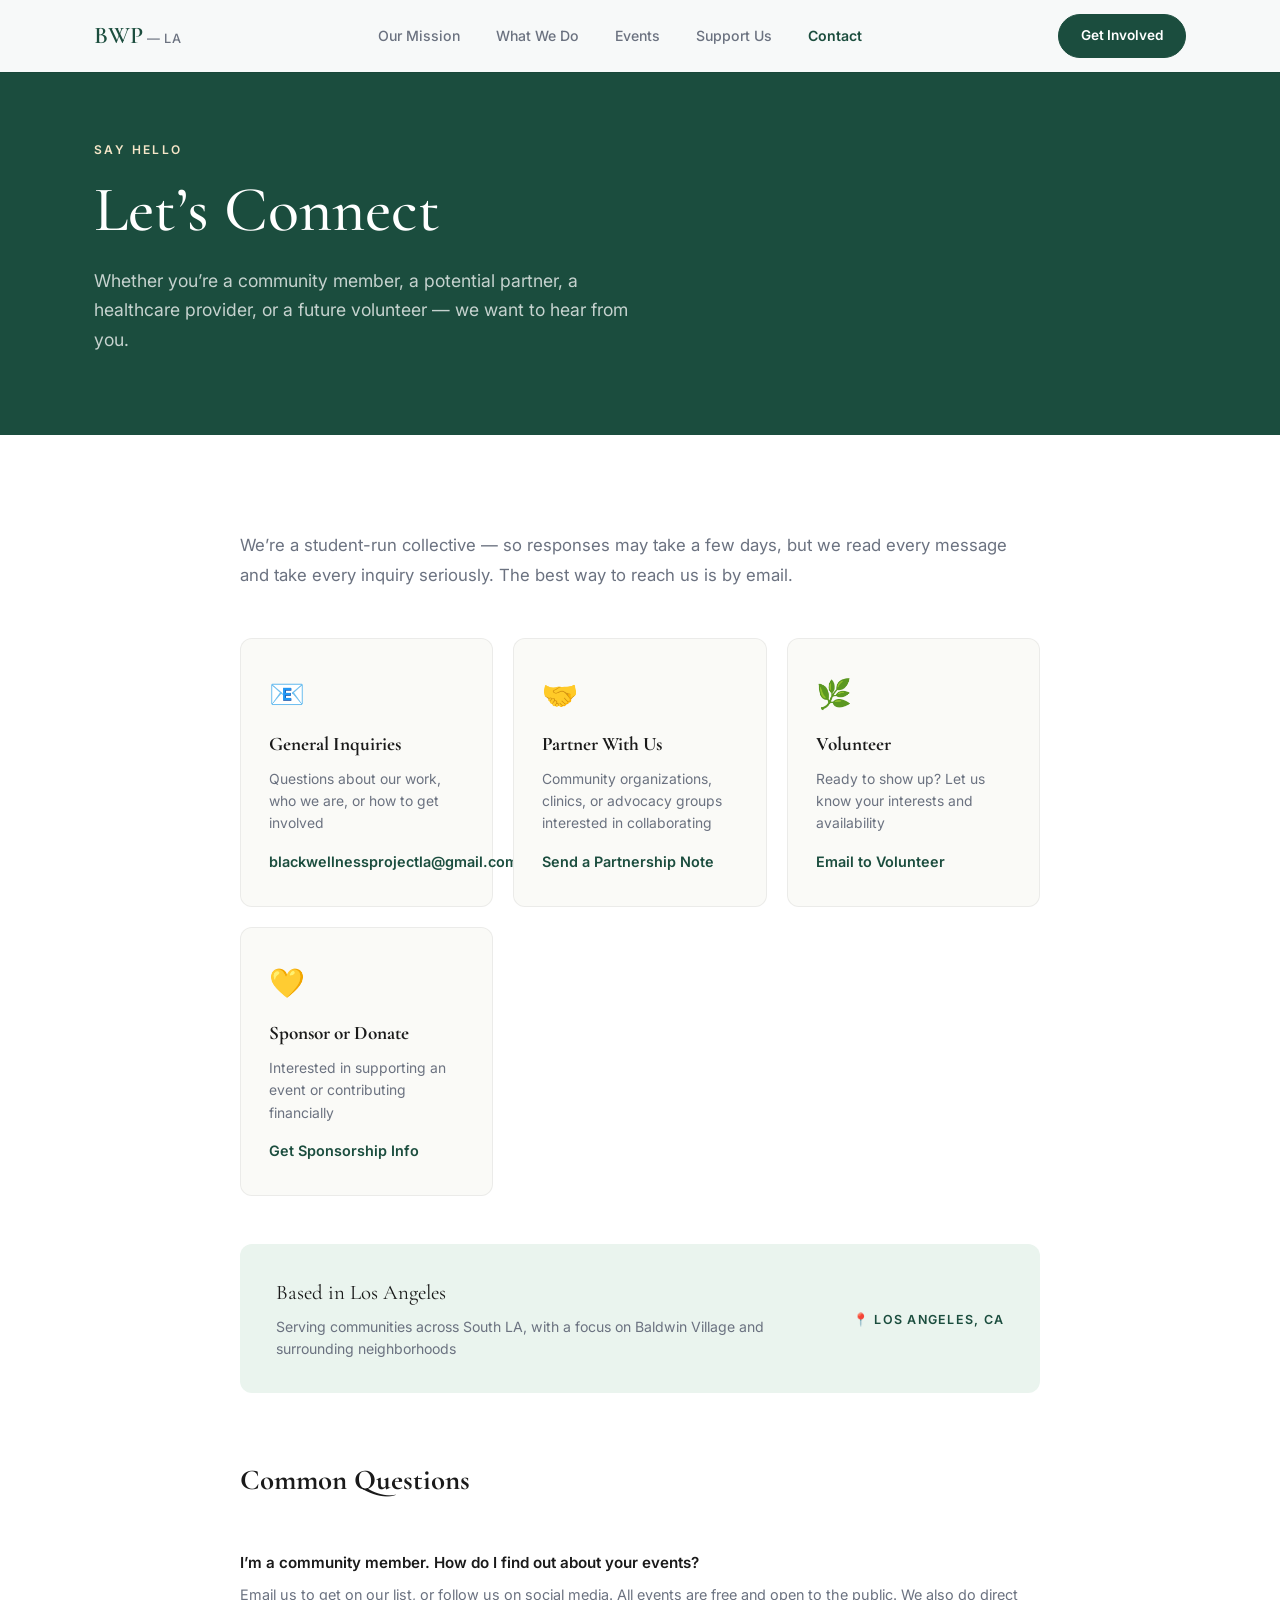
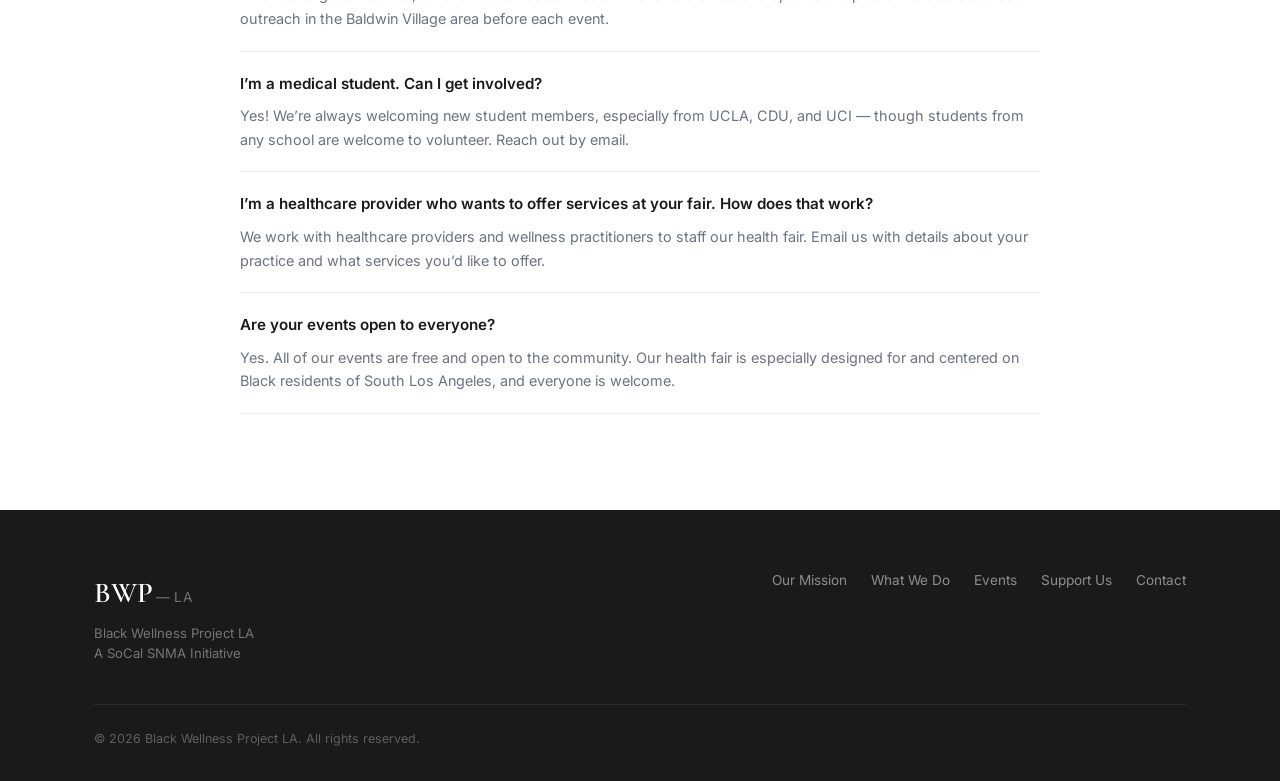
==== contact.html @ 6c58d04d "Add files via upload" ====
<!DOCTYPE html>
<html lang="en">
<head>
  <meta charset="UTF-8" />
  <meta name="viewport" content="width=device-width, initial-scale=1.0" />
  <title>Contact — Black Wellness Project LA</title>
  <meta name="description" content="Get in touch with Black Wellness Project LA." />
  <link rel="preconnect" href="https://fonts.googleapis.com" />
  <link rel="preconnect" href="https://fonts.gstatic.com" crossorigin />
  <link href="https://fonts.googleapis.com/css2?family=Cormorant+Garamond:ital,wght@0,400;0,500;0,600;1,400&family=Inter:wght@300;400;500;600&display=swap" rel="stylesheet" />
  <link rel="stylesheet" href="styles.css" />
  <style>
    .contact-page { max-width: 800px; margin: 0 auto; }
    .contact-ways { display: grid; grid-template-columns: repeat(auto-fit, minmax(220px, 1fr)); gap: 20px; margin: 48px 0; }
    .contact-way { padding: 32px 28px; background: var(--cream); border-radius: var(--radius); border: 1px solid rgba(0,0,0,0.06); }
    .contact-way-icon { font-size: 1.8rem; margin-bottom: 12px; }
    .contact-way h3 { font-family: var(--font-serif); font-size: 1.2rem; color: var(--black); margin-bottom: 8px; }
    .contact-way p { font-size: 0.87rem; color: var(--gray); margin-bottom: 14px; line-height: 1.6; }
    .contact-way a.link { font-size: 0.9rem; font-weight: 600; color: var(--green-dark); }
    .contact-way a.link:hover { text-decoration: underline; }
    .contact-intro { font-size: 1.05rem; color: var(--gray); line-height: 1.75; margin-bottom: 12px; }
    .faq { margin-top: 64px; }
    .faq h2 { font-family: var(--font-serif); font-size: 1.8rem; color: var(--black); margin-bottom: 28px; }
    .faq-item { padding: 20px 0; border-bottom: 1px solid rgba(0,0,0,0.07); }
    .faq-item h4 { font-size: 0.95rem; font-weight: 600; color: var(--black); margin-bottom: 8px; }
    .faq-item p { font-size: 0.9rem; color: var(--gray); line-height: 1.65; }
  </style>
</head>
<body>

  <nav class="nav scrolled" id="nav">
    <div class="nav-container">
      <a href="index.html" class="nav-logo">
        <span class="logo-bwp" style="color:var(--green-dark)">BWP</span><span class="logo-la" style="color:var(--gray)">&thinsp;—&thinsp;LA</span>
      </a>
      <button class="nav-toggle" id="navToggle" aria-label="Toggle menu">
        <span style="background:var(--black)"></span><span style="background:var(--black)"></span><span style="background:var(--black)"></span>
      </button>
      <ul class="nav-links" id="navLinks">
        <li><a href="mission.html">Our Mission</a></li>
        <li><a href="what-we-do.html">What We Do</a></li>
        <li><a href="events.html">Events</a></li>
        <li><a href="support.html">Support Us</a></li>
        <li><a href="contact.html" style="color:var(--green-dark); font-weight:600">Contact</a></li>
      </ul>
      <a href="support.html" class="nav-cta">Get Involved</a>
    </div>
  </nav>

  <section class="page-hero">
    <div class="container">
      <span class="page-hero-label">Say Hello</span>
      <h1 class="page-hero-title">Let&rsquo;s Connect</h1>
      <p class="page-hero-sub">Whether you&rsquo;re a community member, a potential partner, a healthcare provider, or a future volunteer — we want to hear from you.</p>
    </div>
  </section>

  <section class="section">
    <div class="container">
      <div class="contact-page">

        <p class="contact-intro">We&rsquo;re a student-run collective — so responses may take a few days, but we read every message and take every inquiry seriously. The best way to reach us is by email.</p>

        <div class="contact-ways">
          <div class="contact-way">
            <div class="contact-way-icon">📧</div>
            <h3>General Inquiries</h3>
            <p>Questions about our work, who we are, or how to get involved</p>
            <a href="mailto:blackwellnessprojectla@gmail.com" class="link">blackwellnessprojectla@gmail.com</a>
          </div>
          <div class="contact-way">
            <div class="contact-way-icon">🤝</div>
            <h3>Partner With Us</h3>
            <p>Community organizations, clinics, or advocacy groups interested in collaborating</p>
            <a href="mailto:blackwellnessprojectla@gmail.com?subject=Partnership Inquiry" class="link">Send a Partnership Note</a>
          </div>
          <div class="contact-way">
            <div class="contact-way-icon">🌿</div>
            <h3>Volunteer</h3>
            <p>Ready to show up? Let us know your interests and availability</p>
            <a href="mailto:blackwellnessprojectla@gmail.com?subject=Volunteer Interest" class="link">Email to Volunteer</a>
          </div>
          <div class="contact-way">
            <div class="contact-way-icon">💛</div>
            <h3>Sponsor or Donate</h3>
            <p>Interested in supporting an event or contributing financially</p>
            <a href="mailto:blackwellnessprojectla@gmail.com?subject=Sponsorship Inquiry" class="link">Get Sponsorship Info</a>
          </div>
        </div>

        <div style="background: var(--green-light); border-radius: var(--radius); padding: 32px 36px; margin: 40px 0; display: flex; align-items: center; gap: 20px; flex-wrap: wrap;">
          <div style="flex: 1; min-width: 240px;">
            <p style="font-family: var(--font-serif); font-size: 1.3rem; color: var(--black); margin-bottom: 6px;">Based in Los Angeles</p>
            <p style="font-size: 0.88rem; color: var(--gray);">Serving communities across South LA, with a focus on Baldwin Village and surrounding neighborhoods</p>
          </div>
          <div style="flex-shrink: 0;">
            <span style="font-size: 0.78rem; font-weight: 600; letter-spacing: 0.1em; text-transform: uppercase; color: var(--green-dark);">📍 Los Angeles, CA</span>
          </div>
        </div>

        <div class="faq">
          <h2>Common Questions</h2>
          <div class="faq-item">
            <h4>I&rsquo;m a community member. How do I find out about your events?</h4>
            <p>Email us to get on our list, or follow us on social media. All events are free and open to the public. We also do direct outreach in the Baldwin Village area before each event.</p>
          </div>
          <div class="faq-item">
            <h4>I&rsquo;m a medical student. Can I get involved?</h4>
            <p>Yes! We&rsquo;re always welcoming new student members, especially from UCLA, CDU, and UCI — though students from any school are welcome to volunteer. Reach out by email.</p>
          </div>
          <div class="faq-item">
            <h4>I&rsquo;m a healthcare provider who wants to offer services at your fair. How does that work?</h4>
            <p>We work with healthcare providers and wellness practitioners to staff our health fair. Email us with details about your practice and what services you&rsquo;d like to offer.</p>
          </div>
          <div class="faq-item">
            <h4>Are your events open to everyone?</h4>
            <p>Yes. All of our events are free and open to the community. Our health fair is especially designed for and centered on Black residents of South Los Angeles, and everyone is welcome.</p>
          </div>
        </div>

      </div>
    </div>
  </section>

  <footer class="footer">
    <div class="container">
      <div class="footer-inner">
        <div class="footer-brand">
          <div><span style="font-family:'Cormorant Garamond',serif; font-size:1.8rem; font-weight:600; color:#fff">BWP</span><span style="font-family:'Inter',sans-serif; font-size:0.85rem; color:rgba(255,255,255,0.4); letter-spacing:0.08em">&thinsp;—&thinsp;LA</span></div>
          <p class="footer-tagline">Black Wellness Project LA<br>A SoCal SNMA Initiative</p>
        </div>
        <div class="footer-links">
          <a href="mission.html">Our Mission</a>
          <a href="what-we-do.html">What We Do</a>
          <a href="events.html">Events</a>
          <a href="support.html">Support Us</a>
          <a href="contact.html">Contact</a>
        </div>
      </div>
      <div class="footer-bottom"><p>&copy; 2026 Black Wellness Project LA. All rights reserved.</p></div>
    </div>
  </footer>
  <script>
    const toggle = document.getElementById('navToggle');
    const links = document.getElementById('navLinks');
    toggle.addEventListener('click', () => links.classList.toggle('open'));
  </script>
</body>
</html>
---- styles.css ----
/* ============================================
   BLACK WELLNESS PROJECT LA — STYLESHEET
   ============================================ */

/* --- VARIABLES --- */
:root {
  --green-dark: #1B4D3E;
  --green-mid: #2D6A4F;
  --green-light: #EAF4EE;
  --gold: #C9973F;
  --gold-light: #F5E6C8;
  --cream: #FAFAF7;
  --white: #FFFFFF;
  --black: #1A1A1A;
  --gray: #6B7280;
  --gray-light: #F3F4F6;
  --font-serif: 'Cormorant Garamond', Georgia, serif;
  --font-sans: 'Inter', -apple-system, sans-serif;
  --radius: 12px;
  --shadow: 0 4px 24px rgba(27,77,62,0.08);
  --shadow-lg: 0 8px 48px rgba(27,77,62,0.12);
  --transition: 0.25s ease;
}

/* --- RESET & BASE --- */
*, *::before, *::after { box-sizing: border-box; margin: 0; padding: 0; }
html { scroll-behavior: smooth; font-size: 16px; }
body { font-family: var(--font-sans); color: var(--black); background: var(--white); line-height: 1.6; -webkit-font-smoothing: antialiased; }
img { max-width: 100%; height: auto; display: block; }
a { color: inherit; text-decoration: none; }
ul { list-style: none; }

/* --- UTILITY --- */
.container { max-width: 1140px; margin: 0 auto; padding: 0 24px; }
.section { padding: 96px 0; }
.section-label { font-family: var(--font-sans); font-size: 0.75rem; font-weight: 600; letter-spacing: 0.18em; text-transform: uppercase; color: var(--gold); margin-bottom: 12px; display: block; }
.section-label.light { color: var(--gold-light); }
.section-title { font-family: var(--font-serif); font-size: clamp(2rem, 4vw, 3rem); font-weight: 500; line-height: 1.15; color: var(--black); margin-bottom: 20px; }
.section-title.light { color: var(--white); }
.section-sub { font-size: 1.05rem; color: var(--gray); max-width: 580px; line-height: 1.7; }
.section-header { text-align: center; max-width: 700px; margin: 0 auto 64px; }
.section-header .section-sub { margin: 0 auto; }

/* --- BUTTONS --- */
.btn { display: inline-block; padding: 14px 32px; border-radius: 50px; font-family: var(--font-sans); font-size: 0.9rem; font-weight: 600; letter-spacing: 0.04em; cursor: pointer; transition: all var(--transition); white-space: nowrap; border: 2px solid transparent; }
.btn-primary { background: var(--green-dark); color: var(--white); }
.btn-primary:hover { background: var(--green-mid); transform: translateY(-2px); box-shadow: 0 6px 20px rgba(27,77,62,0.25); }
.btn-outline-light { background: transparent; color: var(--white); border-color: rgba(255,255,255,0.6); }
.btn-outline-light:hover { background: rgba(255,255,255,0.12); border-color: var(--white); }
.btn-outline-dark { background: transparent; color: var(--black); border-color: rgba(0,0,0,0.25); }
.btn-outline-dark:hover { border-color: var(--green-dark); color: var(--green-dark); }
.btn-outline-gold { background: transparent; color: var(--gold-light); border-color: var(--gold); }
.btn-outline-gold:hover { background: var(--gold); color: var(--black); }

/* ============================================
   NAVIGATION
   ============================================ */
.nav { position: fixed; top: 0; left: 0; right: 0; z-index: 100; transition: all var(--transition); padding: 20px 0; }
.nav.scrolled { background: rgba(255,255,255,0.97); backdrop-filter: blur(12px); box-shadow: 0 1px 0 rgba(0,0,0,0.08); padding: 14px 0; }
.nav-container { max-width: 1140px; margin: 0 auto; padding: 0 24px; display: flex; align-items: center; justify-content: space-between; gap: 32px; }
.nav-logo { display: flex; align-items: baseline; gap: 2px; }
.logo-bwp { font-family: var(--font-serif); font-size: 1.5rem; font-weight: 600; color: var(--white); letter-spacing: -0.01em; transition: color var(--transition); }
.logo-la { font-family: var(--font-sans); font-size: 0.8rem; font-weight: 500; color: rgba(255,255,255,0.6); letter-spacing: 0.08em; transition: color var(--transition); }
.nav.scrolled .logo-bwp { color: var(--green-dark); }
.nav.scrolled .logo-la { color: var(--gray); }
.nav-links { display: flex; gap: 8px; align-items: center; }
.nav-links a { font-size: 0.88rem; font-weight: 500; color: rgba(255,255,255,0.85); padding: 8px 14px; border-radius: 8px; transition: all var(--transition); }
.nav-links a:hover { color: var(--white); background: rgba(255,255,255,0.1); }
.nav.scrolled .nav-links a { color: var(--gray); }
.nav.scrolled .nav-links a:hover { color: var(--green-dark); background: var(--green-light); }
.nav-cta { font-size: 0.85rem; font-weight: 600; padding: 10px 22px; background: rgba(255,255,255,0.15); color: var(--white); border: 1.5px solid rgba(255,255,255,0.4); border-radius: 50px; transition: all var(--transition); }
.nav-cta:hover { background: var(--white); color: var(--green-dark); }
.nav.scrolled .nav-cta { background: var(--green-dark); color: var(--white); border-color: var(--green-dark); }
.nav.scrolled .nav-cta:hover { background: var(--green-mid); }
.nav-toggle { display: none; flex-direction: column; gap: 5px; cursor: pointer; padding: 4px; background: none; border: none; }
.nav-toggle span { display: block; width: 22px; height: 2px; background: var(--white); border-radius: 2px; transition: all var(--transition); }
.nav.scrolled .nav-toggle span { background: var(--black); }

/* ============================================
   HERO
   ============================================ */
.hero { position: relative; min-height: 100vh; display: flex; align-items: center; overflow: hidden; }
.hero-bg { position: absolute; inset: 0; z-index: 0; }
.hero-img { width: 100%; height: 100%; object-fit: cover; object-position: center 30%; }
.hero-overlay { position: absolute; inset: 0; background: linear-gradient(135deg, rgba(14,40,30,0.82) 0%, rgba(27,77,62,0.65) 60%, rgba(14,40,30,0.5) 100%); }
.hero-content { position: relative; z-index: 1; max-width: 1140px; margin: 0 auto; padding: 120px 24px 80px; }
.hero-eyebrow { font-size: 0.75rem; font-weight: 600; letter-spacing: 0.2em; text-transform: uppercase; color: var(--gold-light); margin-bottom: 20px; }
.hero-heading { font-family: var(--font-serif); font-size: clamp(3.2rem, 7vw, 6rem); font-weight: 500; line-height: 1.05; color: var(--white); margin-bottom: 24px; max-width: 700px; }
.hero-sub { font-size: 1.15rem; color: rgba(255,255,255,0.82); max-width: 520px; line-height: 1.7; margin-bottom: 40px; }
.hero-actions { display: flex; gap: 16px; flex-wrap: wrap; }

/* ============================================
   CREDIBILITY BAR
   ============================================ */
.cred-bar { background: var(--green-dark); }
.cred-bar-inner { max-width: 1140px; margin: 0 auto; padding: 18px 24px; display: flex; align-items: center; justify-content: center; gap: 0; flex-wrap: wrap; }
.cred-item { display: flex; align-items: center; gap: 10px; font-size: 0.82rem; font-weight: 500; letter-spacing: 0.06em; text-transform: uppercase; color: rgba(255,255,255,0.8); padding: 8px 32px; }
.cred-icon { font-size: 1rem; }
.cred-divider { width: 1px; height: 24px; background: rgba(255,255,255,0.2); flex-shrink: 0; }

/* ============================================
   WHAT WE DO
   ============================================ */
.what-we-do { background: var(--cream); }
.cards-grid { display: grid; grid-template-columns: repeat(auto-fit, minmax(240px, 1fr)); gap: 24px; }
.card { background: var(--white); border-radius: var(--radius); padding: 36px 32px; box-shadow: var(--shadow); transition: all var(--transition); border: 1px solid rgba(0,0,0,0.04); }
.card:hover { transform: translateY(-6px); box-shadow: var(--shadow-lg); }
.card-icon { width: 52px; height: 52px; border-radius: 14px; display: flex; align-items: center; justify-content: center; font-size: 1.4rem; margin-bottom: 20px; }
.card-title { font-family: var(--font-serif); font-size: 1.3rem; font-weight: 600; color: var(--black); margin-bottom: 12px; }
.card-text { font-size: 0.92rem; color: var(--gray); line-height: 1.65; }

/* ============================================
   IMPACT
   ============================================ */
.impact { background: var(--green-dark); }
.impact-inner { display: grid; grid-template-columns: 1fr 1fr; gap: 80px; align-items: center; }
.impact-description { font-size: 1rem; color: rgba(255,255,255,0.78); line-height: 1.75; margin-bottom: 32px; }
.impact-stats { display: grid; grid-template-columns: 1fr 1fr; gap: 24px; }
.stat-card { background: rgba(255,255,255,0.07); border: 1px solid rgba(255,255,255,0.12); border-radius: var(--radius); padding: 28px 24px; }
.stat-number { display: block; font-family: var(--font-serif); font-size: 3rem; font-weight: 600; color: var(--white); line-height: 1; margin-bottom: 8px; }
.stat-plus { font-size: 1.8rem; }
.stat-label { font-size: 0.82rem; color: rgba(255,255,255,0.6); line-height: 1.4; }

/* ============================================
   QUOTE / COMMUNITY VOICE
   ============================================ */
.community-voice { background: var(--gold-light); }
.quote-block { max-width: 760px; margin: 0 auto; text-align: center; }
.quote-text { font-family: var(--font-serif); font-size: clamp(1.4rem, 3vw, 2rem); font-weight: 500; line-height: 1.5; color: var(--black); margin-bottom: 20px; }
.quote-attr { font-size: 0.85rem; color: var(--gray); letter-spacing: 0.06em; text-transform: uppercase; }
.quote-mark { font-family: var(--font-serif); font-size: 4rem; color: var(--gold); line-height: 0.8; display: block; margin-bottom: 12px; }

/* ============================================
   EVENTS
   ============================================ */
.events { background: var(--white); }
.events-list { display: flex; flex-direction: column; gap: 20px; margin-bottom: 48px; }
.event-item { display: grid; grid-template-columns: 100px 1fr auto; gap: 28px; align-items: start; padding: 32px 36px; background: var(--cream); border-radius: var(--radius); border: 1px solid rgba(0,0,0,0.06); transition: all var(--transition); }
.event-item:hover { box-shadow: var(--shadow); transform: translateX(4px); }
.featured-event { background: var(--green-light); border-color: rgba(27,77,62,0.15); }
.event-date { display: flex; flex-direction: column; align-items: center; justify-content: center; padding: 12px; background: var(--green-dark); border-radius: 10px; color: var(--white); text-align: center; }
.event-month { font-size: 1rem; font-weight: 700; letter-spacing: 0.1em; text-transform: uppercase; }
.event-year { font-size: 0.75rem; opacity: 0.7; margin-top: 4px; }
.event-name { font-family: var(--font-serif); font-size: 1.4rem; font-weight: 600; color: var(--black); margin-bottom: 6px; }
.event-location { font-size: 0.85rem; color: var(--gray); margin-bottom: 10px; }
.event-desc { font-size: 0.9rem; color: var(--gray); line-height: 1.6; }
.event-tag { background: var(--green-dark); color: var(--white); font-size: 0.72rem; font-weight: 600; letter-spacing: 0.1em; text-transform: uppercase; padding: 6px 14px; border-radius: 50px; height: fit-content; white-space: nowrap; }
.featured-tag { background: var(--gold); color: var(--black); }
.events-cta { text-align: center; }

/* ============================================
   MIND BODY SOUL FRAMEWORK
   ============================================ */
.framework { background: var(--cream); }
.framework-inner { display: grid; grid-template-columns: 1fr 1fr; gap: 80px; align-items: center; }
.framework-text p { font-size: 1rem; color: var(--gray); line-height: 1.75; }
.framework-pillars { display: flex; flex-direction: column; gap: 20px; }
.pillar { display: flex; align-items: flex-start; gap: 20px; padding: 24px; background: var(--white); border-radius: var(--radius); box-shadow: var(--shadow); }
.pillar-icon { font-size: 1.8rem; flex-shrink: 0; margin-top: 2px; }
.pillar h4 { font-family: var(--font-serif); font-size: 1.15rem; font-weight: 600; color: var(--black); margin-bottom: 6px; }
.pillar p { font-size: 0.88rem; color: var(--gray); line-height: 1.6; }

/* ============================================
   GET INVOLVED
   ============================================ */
.get-involved { background: var(--white); }
.involve-grid { display: grid; grid-template-columns: repeat(auto-fit, minmax(220px, 1fr)); gap: 24px; }
.involve-card { padding: 40px 32px; border: 1px solid rgba(0,0,0,0.08); border-radius: var(--radius); transition: all var(--transition); }
.involve-card:hover { border-color: var(--green-dark); box-shadow: var(--shadow); }
.involve-number { font-family: var(--font-serif); font-size: 2.5rem; font-weight: 500; color: var(--gold); margin-bottom: 16px; line-height: 1; }
.involve-card h3 { font-family: var(--font-serif); font-size: 1.3rem; font-weight: 600; margin-bottom: 12px; color: var(--black); }
.involve-card p { font-size: 0.9rem; color: var(--gray); line-height: 1.65; margin-bottom: 20px; }
.involve-link { font-size: 0.85rem; font-weight: 600; color: var(--green-dark); letter-spacing: 0.02em; }
.involve-link:hover { text-decoration: underline; }

/* ============================================
   PARTNERS
   ============================================ */
.partners { background: var(--cream); }
.partners-list { display: flex; flex-wrap: wrap; justify-content: center; gap: 16px; }
.partner-item { padding: 14px 28px; background: var(--white); border: 1px solid rgba(0,0,0,0.08); border-radius: 50px; font-size: 0.88rem; font-weight: 500; color: var(--gray); transition: all var(--transition); }
.partner-item:hover { border-color: var(--green-dark); color: var(--green-dark); background: var(--green-light); }

/* ============================================
   CONTACT
   ============================================ */
.contact { background: var(--white); }
.contact-inner { display: grid; grid-template-columns: 1fr 1fr; gap: 80px; align-items: center; }
.contact-text p { font-size: 1rem; color: var(--gray); line-height: 1.7; margin-bottom: 28px; }
.contact-details { display: flex; flex-direction: column; gap: 14px; }
.contact-item { display: flex; align-items: center; gap: 12px; }
.contact-icon { font-size: 1.1rem; }
.contact-item a { font-size: 0.95rem; color: var(--green-dark); font-weight: 500; }
.contact-item a:hover { text-decoration: underline; }
.contact-item span { font-size: 0.95rem; color: var(--gray); }
.contact-form-area { display: flex; flex-direction: column; align-items: flex-start; gap: 16px; }
.contact-ctas { display: flex; flex-direction: column; gap: 14px; }

/* ============================================
   FOOTER
   ============================================ */
.footer { background: var(--black); padding: 60px 0 32px; }
.footer-inner { display: flex; justify-content: space-between; align-items: flex-start; gap: 40px; flex-wrap: wrap; margin-bottom: 40px; }
.footer-brand .logo-bwp { color: var(--white); font-size: 1.8rem; }
.footer-brand .logo-la { color: rgba(255,255,255,0.4); }
.footer-tagline { font-size: 0.82rem; color: rgba(255,255,255,0.4); margin-top: 8px; line-height: 1.5; }
.footer-links { display: flex; flex-wrap: wrap; gap: 8px 24px; }
.footer-links a { font-size: 0.85rem; color: rgba(255,255,255,0.5); transition: color var(--transition); }
.footer-links a:hover { color: var(--white); }
.footer-bottom { border-top: 1px solid rgba(255,255,255,0.08); padding-top: 24px; }
.footer-bottom p { font-size: 0.78rem; color: rgba(255,255,255,0.3); }

/* ============================================
   SUB-PAGE HERO (for inner pages)
   ============================================ */
.page-hero { background: var(--green-dark); padding: 140px 0 80px; }
.page-hero-label { color: var(--gold-light); font-size: 0.75rem; letter-spacing: 0.2em; text-transform: uppercase; font-weight: 600; display: block; margin-bottom: 16px; }
.page-hero-title { font-family: var(--font-serif); font-size: clamp(2.5rem, 5vw, 4rem); font-weight: 500; color: var(--white); line-height: 1.1; margin-bottom: 20px; }
.page-hero-sub { font-size: 1.1rem; color: rgba(255,255,255,0.75); max-width: 560px; line-height: 1.7; }

/* ============================================
   RESPONSIVE
   ============================================ */
@media (max-width: 900px) {
  .impact-inner, .framework-inner, .contact-inner { grid-template-columns: 1fr; gap: 48px; }
  .impact-stats { grid-template-columns: 1fr 1fr; }
  .nav-links, .nav-cta { display: none; }
  .nav-toggle { display: flex; }
  .nav-links.open { display: flex; flex-direction: column; position: absolute; top: 100%; left: 0; right: 0; background: var(--white); padding: 16px 24px; gap: 4px; box-shadow: var(--shadow-lg); }
  .nav.scrolled .nav-links.open, .nav-links.open { display: flex; }
  .nav-links.open a { color: var(--black); }
  .cred-bar-inner { flex-direction: column; gap: 8px; }
  .cred-divider { display: none; }
}

@media (max-width: 600px) {
  .section { padding: 64px 0; }
  .hero-heading { font-size: 3rem; }
  .hero-actions { flex-direction: column; }
  .hero-actions .btn { text-align: center; }
  .event-item { grid-template-columns: 80px 1fr; }
  .event-tag { display: none; }
  .impact-stats { grid-template-columns: 1fr; }
  .stat-number { font-size: 2.2rem; }
  .cards-grid { grid-template-columns: 1fr; }
}
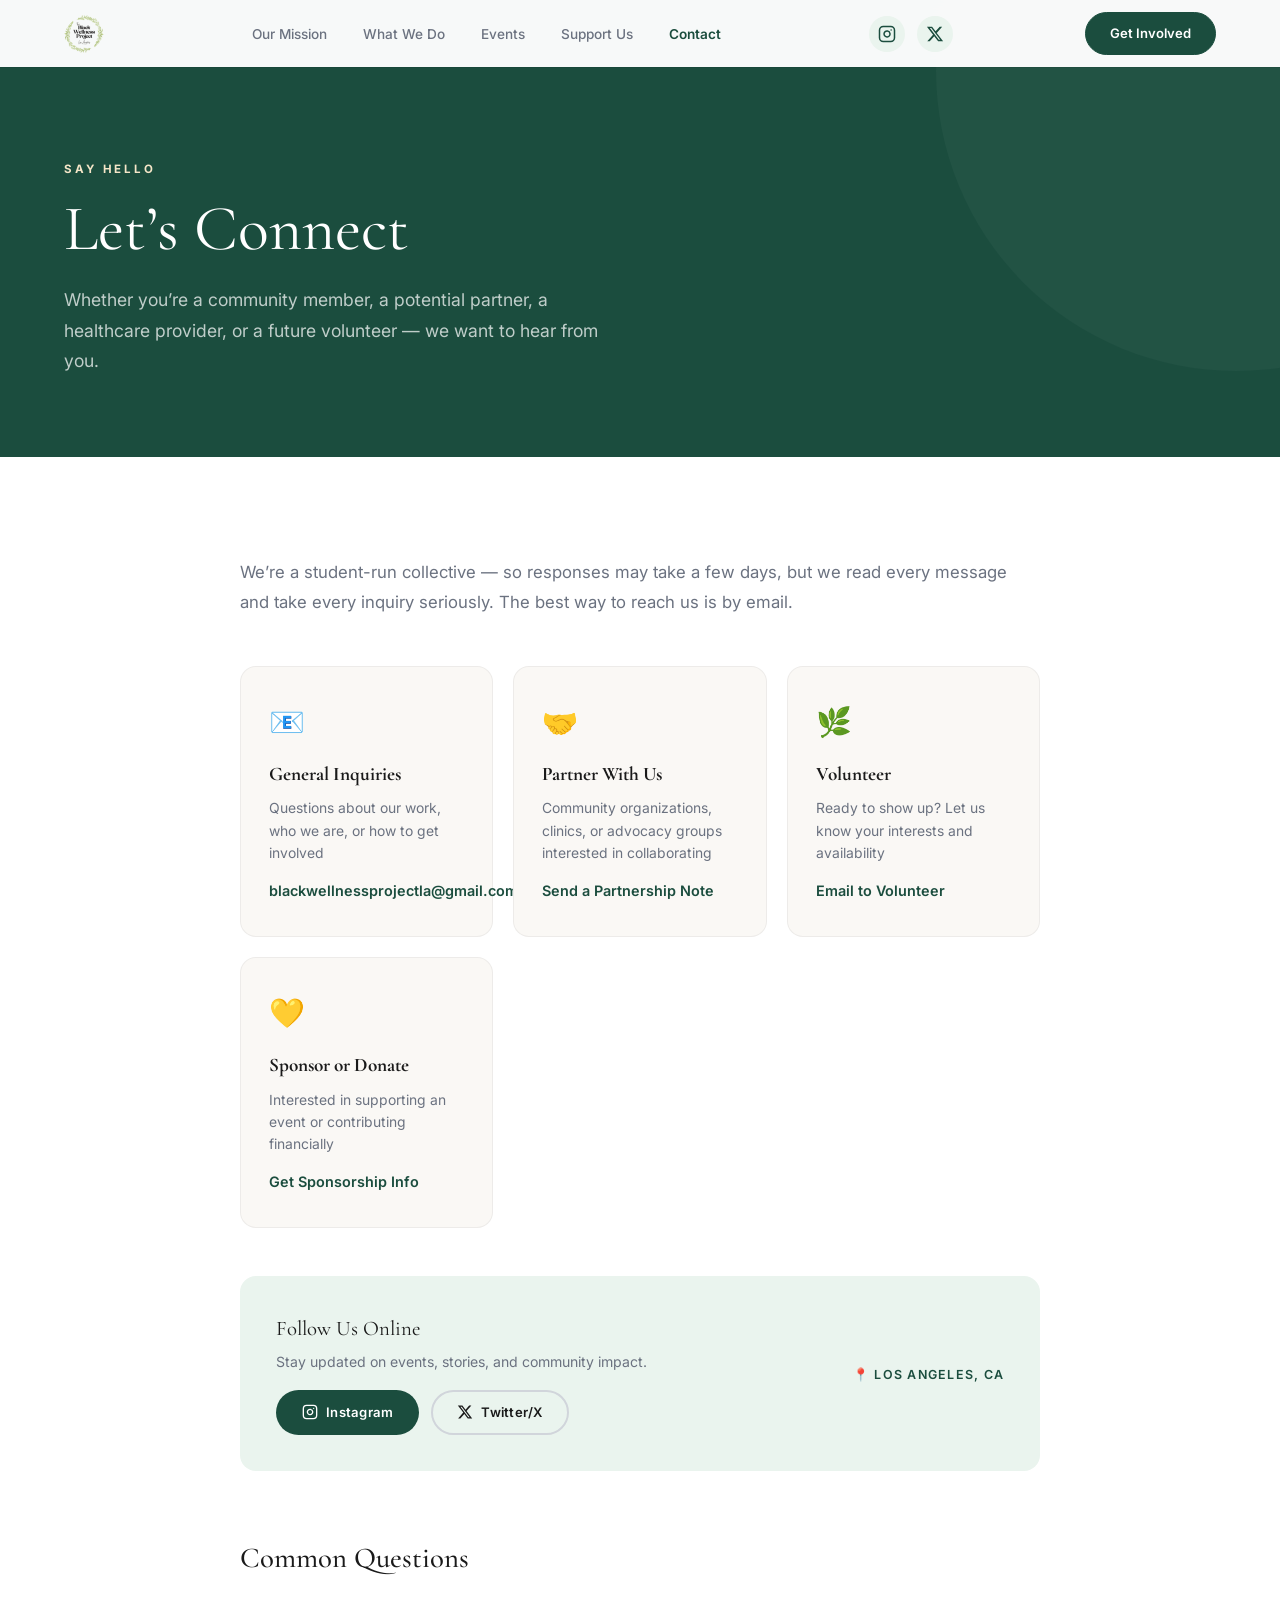
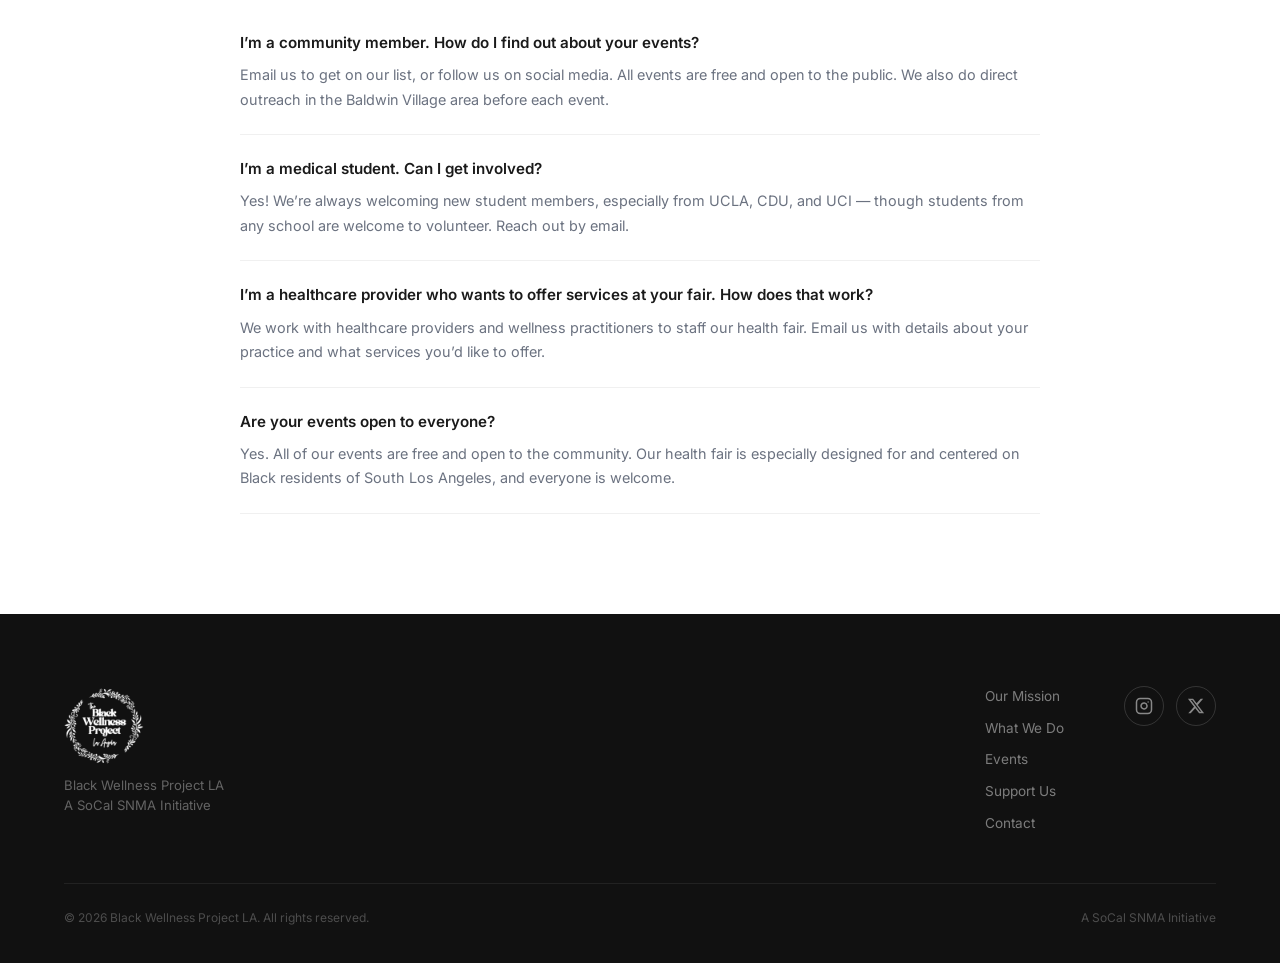
==== commit 1108f215: "Complete website redesign with logo, gallery photos, and all pages - Added BWP-LA logo across all pa" ====
--- a/contact.html
+++ b/contact.html
@@ -7,98 +7,110 @@
   <meta name="description" content="Get in touch with Black Wellness Project LA." />
   <link rel="preconnect" href="https://fonts.googleapis.com" />
   <link rel="preconnect" href="https://fonts.gstatic.com" crossorigin />
-  <link href="https://fonts.googleapis.com/css2?family=Cormorant+Garamond:ital,wght@0,400;0,500;0,600;1,400&family=Inter:wght@300;400;500;600&display=swap" rel="stylesheet" />
+  <link href="https://fonts.googleapis.com/css2?family=Cormorant+Garamond:ital,wght@0,300;0,400;0,500;0,600;1,400&family=Inter:wght@300;400;500;600;700&display=swap" rel="stylesheet" />
   <link rel="stylesheet" href="styles.css" />
-  <style>
-    .contact-page { max-width: 800px; margin: 0 auto; }
-    .contact-ways { display: grid; grid-template-columns: repeat(auto-fit, minmax(220px, 1fr)); gap: 20px; margin: 48px 0; }
-    .contact-way { padding: 32px 28px; background: var(--cream); border-radius: var(--radius); border: 1px solid rgba(0,0,0,0.06); }
-    .contact-way-icon { font-size: 1.8rem; margin-bottom: 12px; }
-    .contact-way h3 { font-family: var(--font-serif); font-size: 1.2rem; color: var(--black); margin-bottom: 8px; }
-    .contact-way p { font-size: 0.87rem; color: var(--gray); margin-bottom: 14px; line-height: 1.6; }
-    .contact-way a.link { font-size: 0.9rem; font-weight: 600; color: var(--green-dark); }
-    .contact-way a.link:hover { text-decoration: underline; }
-    .contact-intro { font-size: 1.05rem; color: var(--gray); line-height: 1.75; margin-bottom: 12px; }
-    .faq { margin-top: 64px; }
-    .faq h2 { font-family: var(--font-serif); font-size: 1.8rem; color: var(--black); margin-bottom: 28px; }
-    .faq-item { padding: 20px 0; border-bottom: 1px solid rgba(0,0,0,0.07); }
-    .faq-item h4 { font-size: 0.95rem; font-weight: 600; color: var(--black); margin-bottom: 8px; }
-    .faq-item p { font-size: 0.9rem; color: var(--gray); line-height: 1.65; }
-  </style>
+  <link rel="icon" type="image/x-icon" href="favicon.ico" />
+  <link rel="icon" type="image/png" sizes="32x32" href="favicon-32.png" />
+  <link rel="apple-touch-icon" sizes="180x180" href="apple-touch-icon.png" />
+  <meta property="og:image" content="assets/images/og-image.png" />
+  <meta property="og:type" content="website" />
 </head>
 <body>
 
+  <!-- ==================== NAVIGATION ==================== -->
   <nav class="nav scrolled" id="nav">
     <div class="nav-container">
       <a href="index.html" class="nav-logo">
-        <span class="logo-bwp" style="color:var(--green-dark)">BWP</span><span class="logo-la" style="color:var(--gray)">&thinsp;—&thinsp;LA</span>
+        <img src="assets/images/logo-nav.png" alt="BWP-LA Logo" style="height: 40px; width: auto; vertical-align: middle;">
       </a>
       <button class="nav-toggle" id="navToggle" aria-label="Toggle menu">
-        <span style="background:var(--black)"></span><span style="background:var(--black)"></span><span style="background:var(--black)"></span>
+        <span style="background:var(--gray-900)"></span><span style="background:var(--gray-900)"></span><span style="background:var(--gray-900)"></span>
       </button>
       <ul class="nav-links" id="navLinks">
         <li><a href="mission.html">Our Mission</a></li>
         <li><a href="what-we-do.html">What We Do</a></li>
         <li><a href="events.html">Events</a></li>
         <li><a href="support.html">Support Us</a></li>
-        <li><a href="contact.html" style="color:var(--green-dark); font-weight:600">Contact</a></li>
+        <li><a href="contact.html" class="active">Contact</a></li>
       </ul>
-      <a href="support.html" class="nav-cta">Get Involved</a>
+      <div class="nav-social">
+        <a href="https://www.instagram.com/blackwellnessprojectla/" target="_blank" rel="noopener" aria-label="Instagram">
+          <svg width="18" height="18" viewBox="0 0 24 24" fill="none" stroke="currentColor" stroke-width="2" stroke-linecap="round" stroke-linejoin="round"><rect x="2" y="2" width="20" height="20" rx="5" ry="5"/><path d="M16 11.37A4 4 0 1 1 12.63 8 4 4 0 0 1 16 11.37z"/><line x1="17.5" y1="6.5" x2="17.51" y2="6.5"/></svg>
+        </a>
+        <a href="https://twitter.com/bwpla" target="_blank" rel="noopener" aria-label="Twitter/X">
+          <svg width="18" height="18" viewBox="0 0 24 24" fill="currentColor"><path d="M18.244 2.25h3.308l-7.227 8.26 8.502 11.24H16.17l-5.214-6.817L4.99 21.75H1.68l7.73-8.835L1.254 2.25H8.08l4.713 6.231zm-1.161 17.52h1.833L7.084 4.126H5.117z"/></svg>
+        </a>
+      </div>
+      <a href="support.html" class="nav-cta" style="background:var(--green-dark); color:var(--white); border-color:var(--green-dark)">Get Involved</a>
     </div>
   </nav>
 
+  <!-- ==================== PAGE HERO ==================== -->
   <section class="page-hero">
     <div class="container">
       <span class="page-hero-label">Say Hello</span>
       <h1 class="page-hero-title">Let&rsquo;s Connect</h1>
-      <p class="page-hero-sub">Whether you&rsquo;re a community member, a potential partner, a healthcare provider, or a future volunteer — we want to hear from you.</p>
+      <p class="page-hero-sub">Whether you&rsquo;re a community member, a potential partner, a healthcare provider, or a future volunteer &mdash; we want to hear from you.</p>
     </div>
   </section>
 
+  <!-- ==================== CONTACT CONTENT ==================== -->
   <section class="section">
     <div class="container">
       <div class="contact-page">
 
-        <p class="contact-intro">We&rsquo;re a student-run collective — so responses may take a few days, but we read every message and take every inquiry seriously. The best way to reach us is by email.</p>
+        <p class="contact-intro fade-in">We&rsquo;re a student-run collective &mdash; so responses may take a few days, but we read every message and take every inquiry seriously. The best way to reach us is by email.</p>
 
-        <div class="contact-ways">
+        <div class="contact-ways fade-in">
           <div class="contact-way">
-            <div class="contact-way-icon">📧</div>
+            <div class="contact-way-icon">&#x1F4E7;</div>
             <h3>General Inquiries</h3>
             <p>Questions about our work, who we are, or how to get involved</p>
             <a href="mailto:blackwellnessprojectla@gmail.com" class="link">blackwellnessprojectla@gmail.com</a>
           </div>
           <div class="contact-way">
-            <div class="contact-way-icon">🤝</div>
+            <div class="contact-way-icon">&#x1F91D;</div>
             <h3>Partner With Us</h3>
             <p>Community organizations, clinics, or advocacy groups interested in collaborating</p>
             <a href="mailto:blackwellnessprojectla@gmail.com?subject=Partnership Inquiry" class="link">Send a Partnership Note</a>
           </div>
           <div class="contact-way">
-            <div class="contact-way-icon">🌿</div>
+            <div class="contact-way-icon">&#x1F33F;</div>
             <h3>Volunteer</h3>
             <p>Ready to show up? Let us know your interests and availability</p>
             <a href="mailto:blackwellnessprojectla@gmail.com?subject=Volunteer Interest" class="link">Email to Volunteer</a>
           </div>
           <div class="contact-way">
-            <div class="contact-way-icon">💛</div>
+            <div class="contact-way-icon">&#x1F49B;</div>
             <h3>Sponsor or Donate</h3>
             <p>Interested in supporting an event or contributing financially</p>
             <a href="mailto:blackwellnessprojectla@gmail.com?subject=Sponsorship Inquiry" class="link">Get Sponsorship Info</a>
           </div>
         </div>
 
-        <div style="background: var(--green-light); border-radius: var(--radius); padding: 32px 36px; margin: 40px 0; display: flex; align-items: center; gap: 20px; flex-wrap: wrap;">
+        <!-- Social media callout -->
+        <div class="fade-in" style="background: var(--green-light); border-radius: var(--radius); padding: 36px; margin: 40px 0; display: flex; align-items: center; gap: 24px; flex-wrap: wrap;">
           <div style="flex: 1; min-width: 240px;">
-            <p style="font-family: var(--font-serif); font-size: 1.3rem; color: var(--black); margin-bottom: 6px;">Based in Los Angeles</p>
-            <p style="font-size: 0.88rem; color: var(--gray);">Serving communities across South LA, with a focus on Baldwin Village and surrounding neighborhoods</p>
+            <p style="font-family: var(--font-serif); font-size: 1.3rem; color: var(--gray-900); margin-bottom: 6px;">Follow Us Online</p>
+            <p style="font-size: 0.88rem; color: var(--gray-500); margin-bottom: 16px;">Stay updated on events, stories, and community impact.</p>
+            <div style="display: flex; gap: 12px; flex-wrap: wrap;">
+              <a href="https://www.instagram.com/blackwellnessprojectla/" target="_blank" rel="noopener" class="btn btn-sm btn-primary" style="gap:8px;">
+                <svg width="16" height="16" viewBox="0 0 24 24" fill="none" stroke="currentColor" stroke-width="2" stroke-linecap="round" stroke-linejoin="round"><rect x="2" y="2" width="20" height="20" rx="5" ry="5"/><path d="M16 11.37A4 4 0 1 1 12.63 8 4 4 0 0 1 16 11.37z"/><line x1="17.5" y1="6.5" x2="17.51" y2="6.5"/></svg>
+                Instagram
+              </a>
+              <a href="https://twitter.com/bwpla" target="_blank" rel="noopener" class="btn btn-sm btn-outline-dark" style="gap:8px;">
+                <svg width="16" height="16" viewBox="0 0 24 24" fill="currentColor"><path d="M18.244 2.25h3.308l-7.227 8.26 8.502 11.24H16.17l-5.214-6.817L4.99 21.75H1.68l7.73-8.835L1.254 2.25H8.08l4.713 6.231zm-1.161 17.52h1.833L7.084 4.126H5.117z"/></svg>
+                Twitter/X
+              </a>
+            </div>
           </div>
           <div style="flex-shrink: 0;">
-            <span style="font-size: 0.78rem; font-weight: 600; letter-spacing: 0.1em; text-transform: uppercase; color: var(--green-dark);">📍 Los Angeles, CA</span>
+            <span style="font-size: 0.78rem; font-weight: 600; letter-spacing: 0.1em; text-transform: uppercase; color: var(--green-dark);">&#x1F4CD; Los Angeles, CA</span>
           </div>
         </div>
 
-        <div class="faq">
+        <!-- FAQ -->
+        <div class="faq fade-in">
           <h2>Common Questions</h2>
           <div class="faq-item">
             <h4>I&rsquo;m a community member. How do I find out about your events?</h4>
@@ -106,7 +118,7 @@
           </div>
           <div class="faq-item">
             <h4>I&rsquo;m a medical student. Can I get involved?</h4>
-            <p>Yes! We&rsquo;re always welcoming new student members, especially from UCLA, CDU, and UCI — though students from any school are welcome to volunteer. Reach out by email.</p>
+            <p>Yes! We&rsquo;re always welcoming new student members, especially from UCLA, CDU, and UCI &mdash; though students from any school are welcome to volunteer. Reach out by email.</p>
           </div>
           <div class="faq-item">
             <h4>I&rsquo;m a healthcare provider who wants to offer services at your fair. How does that work?</h4>
@@ -122,11 +134,14 @@
     </div>
   </section>
 
+  <!-- ==================== FOOTER ==================== -->
   <footer class="footer">
     <div class="container">
       <div class="footer-inner">
         <div class="footer-brand">
-          <div><span style="font-family:'Cormorant Garamond',serif; font-size:1.8rem; font-weight:600; color:#fff">BWP</span><span style="font-family:'Inter',sans-serif; font-size:0.85rem; color:rgba(255,255,255,0.4); letter-spacing:0.08em">&thinsp;—&thinsp;LA</span></div>
+          <div>
+            <img src="assets/images/logo-footer.png" alt="Black Wellness Project LA" style="height: 80px; width: auto; filter: brightness(0) invert(1);">
+          </div>
           <p class="footer-tagline">Black Wellness Project LA<br>A SoCal SNMA Initiative</p>
         </div>
         <div class="footer-links">
@@ -136,14 +151,41 @@
           <a href="support.html">Support Us</a>
           <a href="contact.html">Contact</a>
         </div>
+        <div class="footer-social">
+          <a href="https://www.instagram.com/blackwellnessprojectla/" target="_blank" rel="noopener" aria-label="Instagram">
+            <svg width="18" height="18" viewBox="0 0 24 24" fill="none" stroke="currentColor" stroke-width="2" stroke-linecap="round" stroke-linejoin="round"><rect x="2" y="2" width="20" height="20" rx="5" ry="5"/><path d="M16 11.37A4 4 0 1 1 12.63 8 4 4 0 0 1 16 11.37z"/><line x1="17.5" y1="6.5" x2="17.51" y2="6.5"/></svg>
+          </a>
+          <a href="https://twitter.com/bwpla" target="_blank" rel="noopener" aria-label="Twitter/X">
+            <svg width="18" height="18" viewBox="0 0 24 24" fill="currentColor"><path d="M18.244 2.25h3.308l-7.227 8.26 8.502 11.24H16.17l-5.214-6.817L4.99 21.75H1.68l7.73-8.835L1.254 2.25H8.08l4.713 6.231zm-1.161 17.52h1.833L7.084 4.126H5.117z"/></svg>
+          </a>
+        </div>
       </div>
-      <div class="footer-bottom"><p>&copy; 2026 Black Wellness Project LA. All rights reserved.</p></div>
+      <div class="footer-bottom">
+        <p>&copy; 2026 Black Wellness Project LA. All rights reserved.</p>
+        <p>A SoCal SNMA Initiative</p>
+      </div>
     </div>
   </footer>
+
+  <!-- ==================== SCRIPTS ==================== -->
   <script>
     const toggle = document.getElementById('navToggle');
-    const links = document.getElementById('navLinks');
-    toggle.addEventListener('click', () => links.classList.toggle('open'));
+    const navLinks = document.getElementById('navLinks');
+    toggle.addEventListener('click', () => navLinks.classList.toggle('open'));
+    navLinks.querySelectorAll('a').forEach(link => {
+      link.addEventListener('click', () => navLinks.classList.remove('open'));
+    });
+
+    // Scroll animations
+    const observer = new IntersectionObserver((entries) => {
+      entries.forEach(entry => {
+        if (entry.isIntersecting) {
+          entry.target.classList.add('visible');
+          observer.unobserve(entry.target);
+        }
+      });
+    }, { threshold: 0.1, rootMargin: '0px 0px -40px 0px' });
+    document.querySelectorAll('.fade-in').forEach(el => observer.observe(el));
   </script>
 </body>
 </html>
--- a/styles.css
+++ b/styles.css
@@ -1,246 +1,1429 @@
 /* ============================================
-   BLACK WELLNESS PROJECT LA — STYLESHEET
-   ============================================ */
-
-/* --- VARIABLES --- */
+   BLACK WELLNESS PROJECT LA — REDESIGNED STYLESHEET
+   Inspired by UCLA Melanin & Medicine Wix layout
+   ============================================ */
+
+/* --- CSS VARIABLES --- */
 :root {
   --green-dark: #1B4D3E;
   --green-mid: #2D6A4F;
   --green-light: #EAF4EE;
   --gold: #C9973F;
   --gold-light: #F5E6C8;
-  --cream: #FAFAF7;
+  --cream: #FAF8F5;
   --white: #FFFFFF;
-  --black: #1A1A1A;
-  --gray: #6B7280;
-  --gray-light: #F3F4F6;
+  --black: #111111;
+  --gray-900: #1A1A1A;
+  --gray-700: #374151;
+  --gray-500: #6B7280;
+  --gray-300: #D1D5DB;
+  --gray-100: #F3F4F6;
   --font-serif: 'Cormorant Garamond', Georgia, serif;
-  --font-sans: 'Inter', -apple-system, sans-serif;
-  --radius: 12px;
-  --shadow: 0 4px 24px rgba(27,77,62,0.08);
-  --shadow-lg: 0 8px 48px rgba(27,77,62,0.12);
-  --transition: 0.25s ease;
+  --font-sans: 'Inter', -apple-system, BlinkMacSystemFont, sans-serif;
+  --radius: 16px;
+  --radius-sm: 8px;
+  --shadow: 0 4px 24px rgba(0,0,0,0.06);
+  --shadow-lg: 0 12px 48px rgba(0,0,0,0.10);
+  --shadow-xl: 0 24px 64px rgba(0,0,0,0.14);
+  --transition: 0.3s cubic-bezier(0.4, 0, 0.2, 1);
+  --transition-slow: 0.6s cubic-bezier(0.4, 0, 0.2, 1);
 }
 
 /* --- RESET & BASE --- */
 *, *::before, *::after { box-sizing: border-box; margin: 0; padding: 0; }
 html { scroll-behavior: smooth; font-size: 16px; }
-body { font-family: var(--font-sans); color: var(--black); background: var(--white); line-height: 1.6; -webkit-font-smoothing: antialiased; }
+body {
+  font-family: var(--font-sans);
+  color: var(--gray-900);
+  background: var(--white);
+  line-height: 1.6;
+  -webkit-font-smoothing: antialiased;
+  -moz-osx-font-smoothing: grayscale;
+  overflow-x: hidden;
+}
 img { max-width: 100%; height: auto; display: block; }
-a { color: inherit; text-decoration: none; }
+a { color: inherit; text-decoration: none; transition: color var(--transition); }
 ul { list-style: none; }
+button { cursor: pointer; border: none; background: none; }
 
 /* --- UTILITY --- */
-.container { max-width: 1140px; margin: 0 auto; padding: 0 24px; }
-.section { padding: 96px 0; }
-.section-label { font-family: var(--font-sans); font-size: 0.75rem; font-weight: 600; letter-spacing: 0.18em; text-transform: uppercase; color: var(--gold); margin-bottom: 12px; display: block; }
+.container { max-width: 1200px; margin: 0 auto; padding: 0 24px; }
+.container-wide { max-width: 1400px; margin: 0 auto; padding: 0 24px; }
+.section { padding: 100px 0; }
+.section-label {
+  font-family: var(--font-sans);
+  font-size: 0.7rem;
+  font-weight: 700;
+  letter-spacing: 0.2em;
+  text-transform: uppercase;
+  color: var(--gold);
+  margin-bottom: 16px;
+  display: inline-block;
+}
 .section-label.light { color: var(--gold-light); }
-.section-title { font-family: var(--font-serif); font-size: clamp(2rem, 4vw, 3rem); font-weight: 500; line-height: 1.15; color: var(--black); margin-bottom: 20px; }
+.section-title {
+  font-family: var(--font-serif);
+  font-size: clamp(2.2rem, 4.5vw, 3.4rem);
+  font-weight: 500;
+  line-height: 1.12;
+  color: var(--gray-900);
+  margin-bottom: 20px;
+}
 .section-title.light { color: var(--white); }
-.section-sub { font-size: 1.05rem; color: var(--gray); max-width: 580px; line-height: 1.7; }
-.section-header { text-align: center; max-width: 700px; margin: 0 auto 64px; }
+.section-sub {
+  font-size: 1.05rem;
+  color: var(--gray-500);
+  max-width: 560px;
+  line-height: 1.75;
+}
+.section-header {
+  text-align: center;
+  max-width: 680px;
+  margin: 0 auto 72px;
+}
 .section-header .section-sub { margin: 0 auto; }
 
 /* --- BUTTONS --- */
-.btn { display: inline-block; padding: 14px 32px; border-radius: 50px; font-family: var(--font-sans); font-size: 0.9rem; font-weight: 600; letter-spacing: 0.04em; cursor: pointer; transition: all var(--transition); white-space: nowrap; border: 2px solid transparent; }
-.btn-primary { background: var(--green-dark); color: var(--white); }
-.btn-primary:hover { background: var(--green-mid); transform: translateY(-2px); box-shadow: 0 6px 20px rgba(27,77,62,0.25); }
-.btn-outline-light { background: transparent; color: var(--white); border-color: rgba(255,255,255,0.6); }
-.btn-outline-light:hover { background: rgba(255,255,255,0.12); border-color: var(--white); }
-.btn-outline-dark { background: transparent; color: var(--black); border-color: rgba(0,0,0,0.25); }
-.btn-outline-dark:hover { border-color: var(--green-dark); color: var(--green-dark); }
-.btn-outline-gold { background: transparent; color: var(--gold-light); border-color: var(--gold); }
-.btn-outline-gold:hover { background: var(--gold); color: var(--black); }
-
-/* ============================================
-   NAVIGATION
-   ============================================ */
-.nav { position: fixed; top: 0; left: 0; right: 0; z-index: 100; transition: all var(--transition); padding: 20px 0; }
-.nav.scrolled { background: rgba(255,255,255,0.97); backdrop-filter: blur(12px); box-shadow: 0 1px 0 rgba(0,0,0,0.08); padding: 14px 0; }
-.nav-container { max-width: 1140px; margin: 0 auto; padding: 0 24px; display: flex; align-items: center; justify-content: space-between; gap: 32px; }
-.nav-logo { display: flex; align-items: baseline; gap: 2px; }
-.logo-bwp { font-family: var(--font-serif); font-size: 1.5rem; font-weight: 600; color: var(--white); letter-spacing: -0.01em; transition: color var(--transition); }
-.logo-la { font-family: var(--font-sans); font-size: 0.8rem; font-weight: 500; color: rgba(255,255,255,0.6); letter-spacing: 0.08em; transition: color var(--transition); }
+.btn {
+  display: inline-flex;
+  align-items: center;
+  justify-content: center;
+  gap: 8px;
+  padding: 15px 36px;
+  border-radius: 50px;
+  font-family: var(--font-sans);
+  font-size: 0.88rem;
+  font-weight: 600;
+  letter-spacing: 0.02em;
+  cursor: pointer;
+  transition: all var(--transition);
+  white-space: nowrap;
+  border: 2px solid transparent;
+  text-decoration: none;
+}
+.btn-primary {
+  background: var(--green-dark);
+  color: var(--white);
+}
+.btn-primary:hover {
+  background: var(--green-mid);
+  transform: translateY(-2px);
+  box-shadow: 0 8px 24px rgba(27,77,62,0.3);
+}
+.btn-outline-light {
+  background: transparent;
+  color: var(--white);
+  border-color: rgba(255,255,255,0.5);
+}
+.btn-outline-light:hover {
+  background: rgba(255,255,255,0.15);
+  border-color: var(--white);
+}
+.btn-outline-dark {
+  background: transparent;
+  color: var(--gray-900);
+  border-color: var(--gray-300);
+}
+.btn-outline-dark:hover {
+  border-color: var(--green-dark);
+  color: var(--green-dark);
+}
+.btn-outline-gold {
+  background: transparent;
+  color: var(--gold-light);
+  border-color: var(--gold);
+}
+.btn-outline-gold:hover {
+  background: var(--gold);
+  color: var(--black);
+}
+.btn-sm {
+  padding: 10px 24px;
+  font-size: 0.82rem;
+}
+
+/* ============================================
+   NAVIGATION — Wix-style transparent → solid
+   ============================================ */
+.nav {
+  position: fixed;
+  top: 0;
+  left: 0;
+  right: 0;
+  z-index: 1000;
+  transition: all var(--transition);
+  padding: 18px 0;
+}
+.nav.scrolled {
+  background: rgba(255,255,255,0.97);
+  backdrop-filter: blur(16px);
+  -webkit-backdrop-filter: blur(16px);
+  box-shadow: 0 1px 0 rgba(0,0,0,0.06);
+  padding: 12px 0;
+}
+.nav-container {
+  max-width: 1200px;
+  margin: 0 auto;
+  padding: 0 24px;
+  display: flex;
+  align-items: center;
+  justify-content: space-between;
+  gap: 32px;
+}
+.nav-logo {
+  display: flex;
+  align-items: center;
+  gap: 2px;
+  text-decoration: none;
+}
+.nav-logo img {
+  filter: brightness(0) invert(1);
+  transition: filter var(--transition);
+}
+.nav.scrolled .nav-logo img {
+  filter: none;
+}
+.logo-bwp {
+  font-family: var(--font-serif);
+  font-size: 1.6rem;
+  font-weight: 600;
+  color: var(--white);
+  letter-spacing: -0.01em;
+  transition: color var(--transition);
+}
+.logo-la {
+  font-family: var(--font-sans);
+  font-size: 0.75rem;
+  font-weight: 600;
+  color: rgba(255,255,255,0.5);
+  letter-spacing: 0.1em;
+  transition: color var(--transition);
+}
 .nav.scrolled .logo-bwp { color: var(--green-dark); }
-.nav.scrolled .logo-la { color: var(--gray); }
-.nav-links { display: flex; gap: 8px; align-items: center; }
-.nav-links a { font-size: 0.88rem; font-weight: 500; color: rgba(255,255,255,0.85); padding: 8px 14px; border-radius: 8px; transition: all var(--transition); }
-.nav-links a:hover { color: var(--white); background: rgba(255,255,255,0.1); }
-.nav.scrolled .nav-links a { color: var(--gray); }
-.nav.scrolled .nav-links a:hover { color: var(--green-dark); background: var(--green-light); }
-.nav-cta { font-size: 0.85rem; font-weight: 600; padding: 10px 22px; background: rgba(255,255,255,0.15); color: var(--white); border: 1.5px solid rgba(255,255,255,0.4); border-radius: 50px; transition: all var(--transition); }
-.nav-cta:hover { background: var(--white); color: var(--green-dark); }
-.nav.scrolled .nav-cta { background: var(--green-dark); color: var(--white); border-color: var(--green-dark); }
-.nav.scrolled .nav-cta:hover { background: var(--green-mid); }
-.nav-toggle { display: none; flex-direction: column; gap: 5px; cursor: pointer; padding: 4px; background: none; border: none; }
-.nav-toggle span { display: block; width: 22px; height: 2px; background: var(--white); border-radius: 2px; transition: all var(--transition); }
-.nav.scrolled .nav-toggle span { background: var(--black); }
-
-/* ============================================
-   HERO
-   ============================================ */
-.hero { position: relative; min-height: 100vh; display: flex; align-items: center; overflow: hidden; }
-.hero-bg { position: absolute; inset: 0; z-index: 0; }
-.hero-img { width: 100%; height: 100%; object-fit: cover; object-position: center 30%; }
-.hero-overlay { position: absolute; inset: 0; background: linear-gradient(135deg, rgba(14,40,30,0.82) 0%, rgba(27,77,62,0.65) 60%, rgba(14,40,30,0.5) 100%); }
-.hero-content { position: relative; z-index: 1; max-width: 1140px; margin: 0 auto; padding: 120px 24px 80px; }
-.hero-eyebrow { font-size: 0.75rem; font-weight: 600; letter-spacing: 0.2em; text-transform: uppercase; color: var(--gold-light); margin-bottom: 20px; }
-.hero-heading { font-family: var(--font-serif); font-size: clamp(3.2rem, 7vw, 6rem); font-weight: 500; line-height: 1.05; color: var(--white); margin-bottom: 24px; max-width: 700px; }
-.hero-sub { font-size: 1.15rem; color: rgba(255,255,255,0.82); max-width: 520px; line-height: 1.7; margin-bottom: 40px; }
-.hero-actions { display: flex; gap: 16px; flex-wrap: wrap; }
-
-/* ============================================
-   CREDIBILITY BAR
-   ============================================ */
-.cred-bar { background: var(--green-dark); }
-.cred-bar-inner { max-width: 1140px; margin: 0 auto; padding: 18px 24px; display: flex; align-items: center; justify-content: center; gap: 0; flex-wrap: wrap; }
-.cred-item { display: flex; align-items: center; gap: 10px; font-size: 0.82rem; font-weight: 500; letter-spacing: 0.06em; text-transform: uppercase; color: rgba(255,255,255,0.8); padding: 8px 32px; }
+.nav.scrolled .logo-la { color: var(--gray-500); }
+
+.nav-links {
+  display: flex;
+  gap: 4px;
+  align-items: center;
+}
+.nav-links a {
+  font-size: 0.85rem;
+  font-weight: 500;
+  color: rgba(255,255,255,0.85);
+  padding: 8px 16px;
+  border-radius: 8px;
+  transition: all var(--transition);
+}
+.nav-links a:hover {
+  color: var(--white);
+  background: rgba(255,255,255,0.1);
+}
+.nav-links a.active {
+  color: var(--white);
+  font-weight: 600;
+}
+.nav.scrolled .nav-links a {
+  color: var(--gray-500);
+}
+.nav.scrolled .nav-links a:hover {
+  color: var(--green-dark);
+  background: var(--green-light);
+}
+.nav.scrolled .nav-links a.active {
+  color: var(--green-dark);
+  font-weight: 600;
+}
+
+/* Social icons in nav */
+.nav-social {
+  display: flex;
+  gap: 12px;
+  align-items: center;
+}
+.nav-social a {
+  display: flex;
+  align-items: center;
+  justify-content: center;
+  width: 36px;
+  height: 36px;
+  border-radius: 50%;
+  background: rgba(255,255,255,0.1);
+  color: var(--white);
+  font-size: 0.9rem;
+  transition: all var(--transition);
+}
+.nav-social a:hover {
+  background: rgba(255,255,255,0.25);
+  transform: scale(1.1);
+}
+.nav.scrolled .nav-social a {
+  background: var(--green-light);
+  color: var(--green-dark);
+}
+.nav.scrolled .nav-social a:hover {
+  background: var(--green-dark);
+  color: var(--white);
+}
+
+.nav-cta {
+  font-size: 0.82rem;
+  font-weight: 600;
+  padding: 10px 24px;
+  background: rgba(255,255,255,0.12);
+  color: var(--white);
+  border: 1.5px solid rgba(255,255,255,0.35);
+  border-radius: 50px;
+  transition: all var(--transition);
+}
+.nav-cta:hover {
+  background: var(--white);
+  color: var(--green-dark);
+}
+.nav.scrolled .nav-cta {
+  background: var(--green-dark);
+  color: var(--white);
+  border-color: var(--green-dark);
+}
+.nav.scrolled .nav-cta:hover {
+  background: var(--green-mid);
+}
+
+.nav-toggle {
+  display: none;
+  flex-direction: column;
+  gap: 5px;
+  cursor: pointer;
+  padding: 4px;
+}
+.nav-toggle span {
+  display: block;
+  width: 22px;
+  height: 2px;
+  background: var(--white);
+  border-radius: 2px;
+  transition: all var(--transition);
+}
+.nav.scrolled .nav-toggle span { background: var(--gray-900); }
+
+/* ============================================
+   HERO — Full-viewport, photo-forward
+   ============================================ */
+.hero {
+  position: relative;
+  min-height: 100vh;
+  display: flex;
+  align-items: center;
+  overflow: hidden;
+}
+.hero-bg {
+  position: absolute;
+  inset: 0;
+  z-index: 0;
+}
+.hero-img {
+  width: 100%;
+  height: 100%;
+  object-fit: cover;
+  object-position: center 30%;
+  transform: scale(1.02);
+  transition: transform 8s ease;
+}
+.hero:hover .hero-img {
+  transform: scale(1.06);
+}
+.hero-overlay {
+  position: absolute;
+  inset: 0;
+  background: linear-gradient(
+    180deg,
+    rgba(11,32,24,0.7) 0%,
+    rgba(27,77,62,0.5) 50%,
+    rgba(11,32,24,0.75) 100%
+  );
+}
+.hero-content {
+  position: relative;
+  z-index: 1;
+  max-width: 1200px;
+  margin: 0 auto;
+  padding: 160px 24px 100px;
+  text-align: center;
+}
+.hero-eyebrow {
+  font-size: 0.72rem;
+  font-weight: 700;
+  letter-spacing: 0.25em;
+  text-transform: uppercase;
+  color: var(--gold-light);
+  margin-bottom: 24px;
+  display: block;
+}
+.hero-heading {
+  font-family: var(--font-serif);
+  font-size: clamp(3rem, 8vw, 5.5rem);
+  font-weight: 400;
+  line-height: 1.08;
+  color: var(--white);
+  margin-bottom: 28px;
+  max-width: 800px;
+  margin-left: auto;
+  margin-right: auto;
+}
+.hero-sub {
+  font-size: 1.1rem;
+  color: rgba(255,255,255,0.8);
+  max-width: 560px;
+  line-height: 1.8;
+  margin: 0 auto 44px;
+}
+.hero-actions {
+  display: flex;
+  gap: 16px;
+  justify-content: center;
+  flex-wrap: wrap;
+}
+
+/* ============================================
+   CREDIBILITY / MISSION STRIP
+   ============================================ */
+.cred-bar {
+  background: var(--green-dark);
+}
+.cred-bar-inner {
+  max-width: 1200px;
+  margin: 0 auto;
+  padding: 20px 24px;
+  display: flex;
+  align-items: center;
+  justify-content: center;
+  gap: 0;
+  flex-wrap: wrap;
+}
+.cred-item {
+  display: flex;
+  align-items: center;
+  gap: 10px;
+  font-size: 0.78rem;
+  font-weight: 600;
+  letter-spacing: 0.08em;
+  text-transform: uppercase;
+  color: rgba(255,255,255,0.75);
+  padding: 8px 36px;
+}
 .cred-icon { font-size: 1rem; }
-.cred-divider { width: 1px; height: 24px; background: rgba(255,255,255,0.2); flex-shrink: 0; }
-
-/* ============================================
-   WHAT WE DO
+.cred-divider {
+  width: 1px;
+  height: 24px;
+  background: rgba(255,255,255,0.15);
+  flex-shrink: 0;
+}
+
+/* ============================================
+   ABOUT / INTRO SECTION — Wix style split
+   ============================================ */
+.about-split {
+  display: grid;
+  grid-template-columns: 1fr 1fr;
+  gap: 80px;
+  align-items: center;
+}
+.about-img-wrap {
+  position: relative;
+  border-radius: var(--radius);
+  overflow: hidden;
+  aspect-ratio: 4/3;
+}
+.about-img-wrap img {
+  width: 100%;
+  height: 100%;
+  object-fit: cover;
+  transition: transform var(--transition-slow);
+}
+.about-img-wrap:hover img {
+  transform: scale(1.04);
+}
+.about-text h2 {
+  font-family: var(--font-serif);
+  font-size: clamp(2rem, 3.5vw, 2.8rem);
+  font-weight: 500;
+  line-height: 1.15;
+  margin-bottom: 20px;
+}
+.about-text p {
+  font-size: 1rem;
+  color: var(--gray-500);
+  line-height: 1.8;
+  margin-bottom: 16px;
+}
+
+/* ============================================
+   WHAT WE DO — Card grid
    ============================================ */
 .what-we-do { background: var(--cream); }
-.cards-grid { display: grid; grid-template-columns: repeat(auto-fit, minmax(240px, 1fr)); gap: 24px; }
-.card { background: var(--white); border-radius: var(--radius); padding: 36px 32px; box-shadow: var(--shadow); transition: all var(--transition); border: 1px solid rgba(0,0,0,0.04); }
-.card:hover { transform: translateY(-6px); box-shadow: var(--shadow-lg); }
-.card-icon { width: 52px; height: 52px; border-radius: 14px; display: flex; align-items: center; justify-content: center; font-size: 1.4rem; margin-bottom: 20px; }
-.card-title { font-family: var(--font-serif); font-size: 1.3rem; font-weight: 600; color: var(--black); margin-bottom: 12px; }
-.card-text { font-size: 0.92rem; color: var(--gray); line-height: 1.65; }
-
-/* ============================================
-   IMPACT
+.cards-grid {
+  display: grid;
+  grid-template-columns: repeat(auto-fit, minmax(260px, 1fr));
+  gap: 24px;
+}
+.card {
+  background: var(--white);
+  border-radius: var(--radius);
+  padding: 40px 32px;
+  box-shadow: var(--shadow);
+  transition: all var(--transition);
+  border: 1px solid rgba(0,0,0,0.04);
+  position: relative;
+  overflow: hidden;
+}
+.card:hover {
+  transform: translateY(-8px);
+  box-shadow: var(--shadow-lg);
+}
+.card::before {
+  content: '';
+  position: absolute;
+  top: 0;
+  left: 0;
+  right: 0;
+  height: 4px;
+  background: var(--green-dark);
+  transform: scaleX(0);
+  transition: transform var(--transition);
+}
+.card:hover::before {
+  transform: scaleX(1);
+}
+.card-icon {
+  width: 56px;
+  height: 56px;
+  border-radius: 14px;
+  display: flex;
+  align-items: center;
+  justify-content: center;
+  font-size: 1.5rem;
+  margin-bottom: 22px;
+}
+.card-title {
+  font-family: var(--font-serif);
+  font-size: 1.35rem;
+  font-weight: 600;
+  color: var(--gray-900);
+  margin-bottom: 12px;
+}
+.card-text {
+  font-size: 0.92rem;
+  color: var(--gray-500);
+  line-height: 1.7;
+}
+
+/* ============================================
+   PHOTO GALLERY — Masonry-style grid
+   ============================================ */
+.gallery { background: var(--white); }
+.gallery-grid {
+  display: grid;
+  grid-template-columns: repeat(4, 1fr);
+  grid-template-rows: auto;
+  gap: 8px;
+}
+.gallery-item {
+  position: relative;
+  overflow: hidden;
+  border-radius: var(--radius-sm);
+  aspect-ratio: 1;
+}
+.gallery-item.wide {
+  grid-column: span 2;
+  aspect-ratio: 2/1;
+}
+.gallery-item.tall {
+  grid-row: span 2;
+  aspect-ratio: auto;
+}
+.gallery-item img {
+  width: 100%;
+  height: 100%;
+  object-fit: cover;
+  transition: transform var(--transition-slow);
+}
+.gallery-item:hover img {
+  transform: scale(1.08);
+}
+.gallery-item::after {
+  content: '';
+  position: absolute;
+  inset: 0;
+  background: linear-gradient(180deg, transparent 50%, rgba(0,0,0,0.3) 100%);
+  opacity: 0;
+  transition: opacity var(--transition);
+}
+.gallery-item:hover::after {
+  opacity: 1;
+}
+
+/* ============================================
+   IMPACT — Dark section with stats
    ============================================ */
 .impact { background: var(--green-dark); }
-.impact-inner { display: grid; grid-template-columns: 1fr 1fr; gap: 80px; align-items: center; }
-.impact-description { font-size: 1rem; color: rgba(255,255,255,0.78); line-height: 1.75; margin-bottom: 32px; }
-.impact-stats { display: grid; grid-template-columns: 1fr 1fr; gap: 24px; }
-.stat-card { background: rgba(255,255,255,0.07); border: 1px solid rgba(255,255,255,0.12); border-radius: var(--radius); padding: 28px 24px; }
-.stat-number { display: block; font-family: var(--font-serif); font-size: 3rem; font-weight: 600; color: var(--white); line-height: 1; margin-bottom: 8px; }
+.impact-inner {
+  display: grid;
+  grid-template-columns: 1fr 1fr;
+  gap: 80px;
+  align-items: center;
+}
+.impact-description {
+  font-size: 1.05rem;
+  color: rgba(255,255,255,0.78);
+  line-height: 1.8;
+  margin-bottom: 32px;
+}
+.impact-stats {
+  display: grid;
+  grid-template-columns: 1fr 1fr;
+  gap: 20px;
+}
+.stat-card {
+  background: rgba(255,255,255,0.06);
+  border: 1px solid rgba(255,255,255,0.1);
+  border-radius: var(--radius);
+  padding: 32px 24px;
+  transition: all var(--transition);
+}
+.stat-card:hover {
+  background: rgba(255,255,255,0.1);
+  transform: translateY(-4px);
+}
+.stat-number {
+  display: block;
+  font-family: var(--font-serif);
+  font-size: 3.2rem;
+  font-weight: 600;
+  color: var(--white);
+  line-height: 1;
+  margin-bottom: 10px;
+}
 .stat-plus { font-size: 1.8rem; }
-.stat-label { font-size: 0.82rem; color: rgba(255,255,255,0.6); line-height: 1.4; }
-
-/* ============================================
-   QUOTE / COMMUNITY VOICE
+.stat-label {
+  font-size: 0.82rem;
+  color: rgba(255,255,255,0.55);
+  line-height: 1.45;
+}
+
+/* ============================================
+   COMMUNITY VOICE / TESTIMONIAL
    ============================================ */
 .community-voice { background: var(--gold-light); }
-.quote-block { max-width: 760px; margin: 0 auto; text-align: center; }
-.quote-text { font-family: var(--font-serif); font-size: clamp(1.4rem, 3vw, 2rem); font-weight: 500; line-height: 1.5; color: var(--black); margin-bottom: 20px; }
-.quote-attr { font-size: 0.85rem; color: var(--gray); letter-spacing: 0.06em; text-transform: uppercase; }
-.quote-mark { font-family: var(--font-serif); font-size: 4rem; color: var(--gold); line-height: 0.8; display: block; margin-bottom: 12px; }
-
-/* ============================================
-   EVENTS
+.quote-block {
+  max-width: 760px;
+  margin: 0 auto;
+  text-align: center;
+}
+.quote-mark {
+  font-family: var(--font-serif);
+  font-size: 5rem;
+  color: var(--gold);
+  line-height: 0.6;
+  display: block;
+  margin-bottom: 16px;
+}
+.quote-text {
+  font-family: var(--font-serif);
+  font-size: clamp(1.3rem, 2.8vw, 1.9rem);
+  font-weight: 400;
+  font-style: italic;
+  line-height: 1.55;
+  color: var(--gray-900);
+  margin-bottom: 24px;
+}
+.quote-attr {
+  font-size: 0.82rem;
+  color: var(--gray-500);
+  letter-spacing: 0.08em;
+  text-transform: uppercase;
+  font-weight: 600;
+}
+
+/* ============================================
+   EVENTS — Timeline style
    ============================================ */
 .events { background: var(--white); }
-.events-list { display: flex; flex-direction: column; gap: 20px; margin-bottom: 48px; }
-.event-item { display: grid; grid-template-columns: 100px 1fr auto; gap: 28px; align-items: start; padding: 32px 36px; background: var(--cream); border-radius: var(--radius); border: 1px solid rgba(0,0,0,0.06); transition: all var(--transition); }
-.event-item:hover { box-shadow: var(--shadow); transform: translateX(4px); }
-.featured-event { background: var(--green-light); border-color: rgba(27,77,62,0.15); }
-.event-date { display: flex; flex-direction: column; align-items: center; justify-content: center; padding: 12px; background: var(--green-dark); border-radius: 10px; color: var(--white); text-align: center; }
-.event-month { font-size: 1rem; font-weight: 700; letter-spacing: 0.1em; text-transform: uppercase; }
-.event-year { font-size: 0.75rem; opacity: 0.7; margin-top: 4px; }
-.event-name { font-family: var(--font-serif); font-size: 1.4rem; font-weight: 600; color: var(--black); margin-bottom: 6px; }
-.event-location { font-size: 0.85rem; color: var(--gray); margin-bottom: 10px; }
-.event-desc { font-size: 0.9rem; color: var(--gray); line-height: 1.6; }
-.event-tag { background: var(--green-dark); color: var(--white); font-size: 0.72rem; font-weight: 600; letter-spacing: 0.1em; text-transform: uppercase; padding: 6px 14px; border-radius: 50px; height: fit-content; white-space: nowrap; }
-.featured-tag { background: var(--gold); color: var(--black); }
+.events-list {
+  display: flex;
+  flex-direction: column;
+  gap: 20px;
+  margin-bottom: 48px;
+}
+.event-item {
+  display: grid;
+  grid-template-columns: 100px 1fr auto;
+  gap: 28px;
+  align-items: start;
+  padding: 32px 36px;
+  background: var(--cream);
+  border-radius: var(--radius);
+  border: 1px solid rgba(0,0,0,0.05);
+  transition: all var(--transition);
+}
+.event-item:hover {
+  box-shadow: var(--shadow);
+  transform: translateX(4px);
+}
+.featured-event {
+  background: var(--green-light);
+  border-color: rgba(27,77,62,0.12);
+}
+.event-date {
+  display: flex;
+  flex-direction: column;
+  align-items: center;
+  justify-content: center;
+  padding: 14px;
+  background: var(--green-dark);
+  border-radius: 12px;
+  color: var(--white);
+  text-align: center;
+  min-width: 80px;
+}
+.event-month {
+  font-size: 0.85rem;
+  font-weight: 800;
+  letter-spacing: 0.12em;
+  text-transform: uppercase;
+}
+.event-day {
+  font-family: var(--font-serif);
+  font-size: 1.8rem;
+  font-weight: 600;
+  line-height: 1.1;
+}
+.event-year {
+  font-size: 0.7rem;
+  opacity: 0.6;
+  margin-top: 2px;
+}
+.event-name {
+  font-family: var(--font-serif);
+  font-size: 1.4rem;
+  font-weight: 600;
+  color: var(--gray-900);
+  margin-bottom: 6px;
+}
+.event-location {
+  font-size: 0.85rem;
+  color: var(--gray-500);
+  margin-bottom: 10px;
+}
+.event-desc {
+  font-size: 0.9rem;
+  color: var(--gray-500);
+  line-height: 1.65;
+}
+.event-tag {
+  background: var(--green-dark);
+  color: var(--white);
+  font-size: 0.7rem;
+  font-weight: 700;
+  letter-spacing: 0.12em;
+  text-transform: uppercase;
+  padding: 6px 16px;
+  border-radius: 50px;
+  height: fit-content;
+  white-space: nowrap;
+}
+.featured-tag {
+  background: var(--gold);
+  color: var(--black);
+}
+.event-rsvp {
+  margin-top: 12px;
+}
 .events-cta { text-align: center; }
 
 /* ============================================
    MIND BODY SOUL FRAMEWORK
    ============================================ */
 .framework { background: var(--cream); }
-.framework-inner { display: grid; grid-template-columns: 1fr 1fr; gap: 80px; align-items: center; }
-.framework-text p { font-size: 1rem; color: var(--gray); line-height: 1.75; }
-.framework-pillars { display: flex; flex-direction: column; gap: 20px; }
-.pillar { display: flex; align-items: flex-start; gap: 20px; padding: 24px; background: var(--white); border-radius: var(--radius); box-shadow: var(--shadow); }
-.pillar-icon { font-size: 1.8rem; flex-shrink: 0; margin-top: 2px; }
-.pillar h4 { font-family: var(--font-serif); font-size: 1.15rem; font-weight: 600; color: var(--black); margin-bottom: 6px; }
-.pillar p { font-size: 0.88rem; color: var(--gray); line-height: 1.6; }
+.framework-inner {
+  display: grid;
+  grid-template-columns: 1fr 1fr;
+  gap: 80px;
+  align-items: center;
+}
+.framework-text p {
+  font-size: 1rem;
+  color: var(--gray-500);
+  line-height: 1.8;
+}
+.framework-pillars {
+  display: flex;
+  flex-direction: column;
+  gap: 16px;
+}
+.pillar {
+  display: flex;
+  align-items: flex-start;
+  gap: 20px;
+  padding: 28px;
+  background: var(--white);
+  border-radius: var(--radius);
+  box-shadow: var(--shadow);
+  transition: all var(--transition);
+}
+.pillar:hover {
+  transform: translateX(6px);
+  box-shadow: var(--shadow-lg);
+}
+.pillar-icon {
+  font-size: 2rem;
+  flex-shrink: 0;
+  margin-top: 2px;
+}
+.pillar h4 {
+  font-family: var(--font-serif);
+  font-size: 1.2rem;
+  font-weight: 600;
+  color: var(--gray-900);
+  margin-bottom: 6px;
+}
+.pillar p {
+  font-size: 0.88rem;
+  color: var(--gray-500);
+  line-height: 1.65;
+}
 
 /* ============================================
    GET INVOLVED
    ============================================ */
 .get-involved { background: var(--white); }
-.involve-grid { display: grid; grid-template-columns: repeat(auto-fit, minmax(220px, 1fr)); gap: 24px; }
-.involve-card { padding: 40px 32px; border: 1px solid rgba(0,0,0,0.08); border-radius: var(--radius); transition: all var(--transition); }
-.involve-card:hover { border-color: var(--green-dark); box-shadow: var(--shadow); }
-.involve-number { font-family: var(--font-serif); font-size: 2.5rem; font-weight: 500; color: var(--gold); margin-bottom: 16px; line-height: 1; }
-.involve-card h3 { font-family: var(--font-serif); font-size: 1.3rem; font-weight: 600; margin-bottom: 12px; color: var(--black); }
-.involve-card p { font-size: 0.9rem; color: var(--gray); line-height: 1.65; margin-bottom: 20px; }
-.involve-link { font-size: 0.85rem; font-weight: 600; color: var(--green-dark); letter-spacing: 0.02em; }
+.involve-grid {
+  display: grid;
+  grid-template-columns: repeat(auto-fit, minmax(240px, 1fr));
+  gap: 24px;
+}
+.involve-card {
+  padding: 44px 32px;
+  border: 1px solid rgba(0,0,0,0.07);
+  border-radius: var(--radius);
+  transition: all var(--transition);
+  position: relative;
+  overflow: hidden;
+}
+.involve-card:hover {
+  border-color: var(--green-dark);
+  box-shadow: var(--shadow);
+}
+.involve-number {
+  font-family: var(--font-serif);
+  font-size: 2.8rem;
+  font-weight: 400;
+  color: var(--gold);
+  margin-bottom: 18px;
+  line-height: 1;
+}
+.involve-card h3 {
+  font-family: var(--font-serif);
+  font-size: 1.35rem;
+  font-weight: 600;
+  margin-bottom: 12px;
+  color: var(--gray-900);
+}
+.involve-card p {
+  font-size: 0.9rem;
+  color: var(--gray-500);
+  line-height: 1.7;
+  margin-bottom: 22px;
+}
+.involve-link {
+  font-size: 0.85rem;
+  font-weight: 600;
+  color: var(--green-dark);
+  letter-spacing: 0.02em;
+  display: inline-flex;
+  align-items: center;
+  gap: 6px;
+}
 .involve-link:hover { text-decoration: underline; }
 
 /* ============================================
    PARTNERS
    ============================================ */
 .partners { background: var(--cream); }
-.partners-list { display: flex; flex-wrap: wrap; justify-content: center; gap: 16px; }
-.partner-item { padding: 14px 28px; background: var(--white); border: 1px solid rgba(0,0,0,0.08); border-radius: 50px; font-size: 0.88rem; font-weight: 500; color: var(--gray); transition: all var(--transition); }
-.partner-item:hover { border-color: var(--green-dark); color: var(--green-dark); background: var(--green-light); }
+.partners-list {
+  display: flex;
+  flex-wrap: wrap;
+  justify-content: center;
+  gap: 14px;
+}
+.partner-item {
+  padding: 14px 28px;
+  background: var(--white);
+  border: 1px solid rgba(0,0,0,0.07);
+  border-radius: 50px;
+  font-size: 0.88rem;
+  font-weight: 500;
+  color: var(--gray-500);
+  transition: all var(--transition);
+}
+.partner-item:hover {
+  border-color: var(--green-dark);
+  color: var(--green-dark);
+  background: var(--green-light);
+}
+
+/* ============================================
+   SOCIAL MEDIA SECTION
+   ============================================ */
+.social-section { background: var(--white); }
+.social-inner {
+  text-align: center;
+}
+.social-links {
+  display: flex;
+  gap: 20px;
+  justify-content: center;
+  margin-top: 36px;
+}
+.social-link {
+  display: flex;
+  align-items: center;
+  gap: 12px;
+  padding: 16px 32px;
+  border: 2px solid var(--gray-300);
+  border-radius: 50px;
+  font-size: 0.9rem;
+  font-weight: 600;
+  color: var(--gray-700);
+  transition: all var(--transition);
+}
+.social-link:hover {
+  border-color: var(--green-dark);
+  color: var(--green-dark);
+  transform: translateY(-3px);
+  box-shadow: var(--shadow);
+}
+.social-link svg {
+  width: 22px;
+  height: 22px;
+}
 
 /* ============================================
    CONTACT
    ============================================ */
 .contact { background: var(--white); }
-.contact-inner { display: grid; grid-template-columns: 1fr 1fr; gap: 80px; align-items: center; }
-.contact-text p { font-size: 1rem; color: var(--gray); line-height: 1.7; margin-bottom: 28px; }
-.contact-details { display: flex; flex-direction: column; gap: 14px; }
-.contact-item { display: flex; align-items: center; gap: 12px; }
+.contact-inner {
+  display: grid;
+  grid-template-columns: 1fr 1fr;
+  gap: 80px;
+  align-items: center;
+}
+.contact-text p {
+  font-size: 1rem;
+  color: var(--gray-500);
+  line-height: 1.75;
+  margin-bottom: 28px;
+}
+.contact-details {
+  display: flex;
+  flex-direction: column;
+  gap: 14px;
+}
+.contact-item {
+  display: flex;
+  align-items: center;
+  gap: 12px;
+}
 .contact-icon { font-size: 1.1rem; }
-.contact-item a { font-size: 0.95rem; color: var(--green-dark); font-weight: 500; }
+.contact-item a {
+  font-size: 0.95rem;
+  color: var(--green-dark);
+  font-weight: 500;
+}
 .contact-item a:hover { text-decoration: underline; }
-.contact-item span { font-size: 0.95rem; color: var(--gray); }
-.contact-form-area { display: flex; flex-direction: column; align-items: flex-start; gap: 16px; }
-.contact-ctas { display: flex; flex-direction: column; gap: 14px; }
-
-/* ============================================
-   FOOTER
-   ============================================ */
-.footer { background: var(--black); padding: 60px 0 32px; }
-.footer-inner { display: flex; justify-content: space-between; align-items: flex-start; gap: 40px; flex-wrap: wrap; margin-bottom: 40px; }
-.footer-brand .logo-bwp { color: var(--white); font-size: 1.8rem; }
-.footer-brand .logo-la { color: rgba(255,255,255,0.4); }
-.footer-tagline { font-size: 0.82rem; color: rgba(255,255,255,0.4); margin-top: 8px; line-height: 1.5; }
-.footer-links { display: flex; flex-wrap: wrap; gap: 8px 24px; }
-.footer-links a { font-size: 0.85rem; color: rgba(255,255,255,0.5); transition: color var(--transition); }
+.contact-item span {
+  font-size: 0.95rem;
+  color: var(--gray-500);
+}
+.contact-form-area {
+  display: flex;
+  flex-direction: column;
+  align-items: flex-start;
+  gap: 16px;
+}
+.contact-ctas {
+  display: flex;
+  flex-direction: column;
+  gap: 14px;
+}
+
+/* ============================================
+   FOOTER — Modern dark footer with social
+   ============================================ */
+.footer {
+  background: var(--black);
+  padding: 72px 0 36px;
+}
+.footer-inner {
+  display: grid;
+  grid-template-columns: 1fr auto auto;
+  gap: 60px;
+  align-items: start;
+  margin-bottom: 48px;
+}
+.footer-brand .logo-bwp {
+  color: var(--white);
+  font-size: 1.8rem;
+}
+.footer-brand .logo-la {
+  color: rgba(255,255,255,0.35);
+}
+.footer-tagline {
+  font-size: 0.82rem;
+  color: rgba(255,255,255,0.35);
+  margin-top: 10px;
+  line-height: 1.5;
+}
+.footer-links {
+  display: flex;
+  flex-direction: column;
+  gap: 10px;
+}
+.footer-links a {
+  font-size: 0.85rem;
+  color: rgba(255,255,255,0.45);
+  transition: color var(--transition);
+}
 .footer-links a:hover { color: var(--white); }
-.footer-bottom { border-top: 1px solid rgba(255,255,255,0.08); padding-top: 24px; }
-.footer-bottom p { font-size: 0.78rem; color: rgba(255,255,255,0.3); }
-
-/* ============================================
-   SUB-PAGE HERO (for inner pages)
-   ============================================ */
-.page-hero { background: var(--green-dark); padding: 140px 0 80px; }
-.page-hero-label { color: var(--gold-light); font-size: 0.75rem; letter-spacing: 0.2em; text-transform: uppercase; font-weight: 600; display: block; margin-bottom: 16px; }
-.page-hero-title { font-family: var(--font-serif); font-size: clamp(2.5rem, 5vw, 4rem); font-weight: 500; color: var(--white); line-height: 1.1; margin-bottom: 20px; }
-.page-hero-sub { font-size: 1.1rem; color: rgba(255,255,255,0.75); max-width: 560px; line-height: 1.7; }
+.footer-social {
+  display: flex;
+  gap: 12px;
+}
+.footer-social a {
+  display: flex;
+  align-items: center;
+  justify-content: center;
+  width: 40px;
+  height: 40px;
+  border-radius: 50%;
+  border: 1px solid rgba(255,255,255,0.15);
+  color: rgba(255,255,255,0.5);
+  font-size: 1rem;
+  transition: all var(--transition);
+}
+.footer-social a:hover {
+  border-color: var(--gold);
+  color: var(--gold);
+  transform: translateY(-2px);
+}
+.footer-bottom {
+  border-top: 1px solid rgba(255,255,255,0.07);
+  padding-top: 24px;
+  display: flex;
+  justify-content: space-between;
+  align-items: center;
+  flex-wrap: wrap;
+  gap: 16px;
+}
+.footer-bottom p {
+  font-size: 0.75rem;
+  color: rgba(255,255,255,0.25);
+}
+
+/* ============================================
+   SUB-PAGE HERO
+   ============================================ */
+.page-hero {
+  background: var(--green-dark);
+  padding: 160px 0 80px;
+  position: relative;
+  overflow: hidden;
+}
+.page-hero::before {
+  content: '';
+  position: absolute;
+  top: -50%;
+  right: -20%;
+  width: 600px;
+  height: 600px;
+  border-radius: 50%;
+  background: rgba(255,255,255,0.03);
+}
+.page-hero-label {
+  color: var(--gold-light);
+  font-size: 0.72rem;
+  letter-spacing: 0.25em;
+  text-transform: uppercase;
+  font-weight: 700;
+  display: block;
+  margin-bottom: 16px;
+}
+.page-hero-title {
+  font-family: var(--font-serif);
+  font-size: clamp(2.5rem, 5vw, 4rem);
+  font-weight: 400;
+  color: var(--white);
+  line-height: 1.1;
+  margin-bottom: 20px;
+}
+.page-hero-sub {
+  font-size: 1.1rem;
+  color: rgba(255,255,255,0.72);
+  max-width: 560px;
+  line-height: 1.75;
+}
+
+/* ============================================
+   SUB-PAGE CONTENT STYLES
+   ============================================ */
+.mission-content { max-width: 760px; margin: 0 auto; }
+.mission-content h2 {
+  font-family: var(--font-serif);
+  font-size: 2rem;
+  font-weight: 500;
+  color: var(--gray-900);
+  margin: 48px 0 16px;
+}
+.mission-content p {
+  font-size: 1rem;
+  color: var(--gray-500);
+  line-height: 1.85;
+  margin-bottom: 20px;
+}
+.mission-content blockquote {
+  border-left: 3px solid var(--gold);
+  padding: 24px 28px;
+  background: var(--gold-light);
+  border-radius: 0 var(--radius) var(--radius) 0;
+  margin: 36px 0;
+  font-family: var(--font-serif);
+  font-size: 1.2rem;
+  font-style: italic;
+  color: var(--gray-900);
+  line-height: 1.65;
+}
+
+.values-grid {
+  display: grid;
+  grid-template-columns: repeat(auto-fit, minmax(200px, 1fr));
+  gap: 16px;
+  margin: 32px 0;
+}
+.value-pill {
+  padding: 24px;
+  background: var(--green-light);
+  border-radius: var(--radius);
+  transition: all var(--transition);
+}
+.value-pill:hover {
+  transform: translateY(-4px);
+  box-shadow: var(--shadow);
+}
+.value-pill h4 {
+  font-family: var(--font-serif);
+  font-size: 1.15rem;
+  color: var(--green-dark);
+  margin-bottom: 6px;
+}
+.value-pill p {
+  font-size: 0.85rem;
+  color: var(--gray-500);
+  margin: 0;
+}
+
+.impact-row {
+  display: grid;
+  grid-template-columns: repeat(auto-fit, minmax(140px, 1fr));
+  gap: 16px;
+  margin: 32px 0;
+}
+.impact-box {
+  background: var(--green-dark);
+  color: white;
+  padding: 28px 20px;
+  border-radius: var(--radius);
+  text-align: center;
+  transition: all var(--transition);
+}
+.impact-box:hover {
+  transform: translateY(-4px);
+}
+.impact-box .num {
+  font-family: var(--font-serif);
+  font-size: 2.5rem;
+  font-weight: 600;
+  display: block;
+}
+.impact-box .lbl {
+  font-size: 0.78rem;
+  opacity: 0.7;
+  margin-top: 8px;
+  line-height: 1.4;
+}
+
+/* Program blocks (What We Do page) */
+.program-block {
+  padding: 72px 0;
+  border-bottom: 1px solid rgba(0,0,0,0.06);
+}
+.program-block:last-child { border-bottom: none; }
+.program-inner {
+  display: grid;
+  grid-template-columns: 1fr 1fr;
+  gap: 80px;
+  align-items: center;
+}
+.program-icon-large { font-size: 3.5rem; margin-bottom: 20px; }
+.program-title {
+  font-family: var(--font-serif);
+  font-size: 2.2rem;
+  font-weight: 500;
+  color: var(--gray-900);
+  margin-bottom: 16px;
+}
+.program-body {
+  font-size: 0.97rem;
+  color: var(--gray-500);
+  line-height: 1.85;
+  margin-bottom: 16px;
+}
+.program-visual {
+  background: var(--green-light);
+  border-radius: var(--radius);
+  padding: 40px;
+  min-height: 280px;
+  display: flex;
+  align-items: center;
+  justify-content: center;
+  overflow: hidden;
+}
+.program-visual.gold { background: var(--gold-light); }
+.program-visual.has-img {
+  padding: 0;
+}
+.program-visual.has-img img {
+  width: 100%;
+  height: 100%;
+  object-fit: cover;
+  min-height: 280px;
+}
+.program-visual p {
+  font-family: var(--font-serif);
+  font-size: 1.5rem;
+  font-weight: 400;
+  font-style: italic;
+  color: var(--gray-900);
+  text-align: center;
+  line-height: 1.55;
+}
+.screenings-list {
+  display: flex;
+  flex-wrap: wrap;
+  gap: 8px;
+  margin-top: 20px;
+}
+.screening-pill {
+  padding: 8px 16px;
+  background: var(--green-dark);
+  color: white;
+  border-radius: 50px;
+  font-size: 0.76rem;
+  font-weight: 600;
+  letter-spacing: 0.02em;
+}
+
+/* Support page */
+.support-block {
+  padding: 64px 0;
+  border-bottom: 1px solid rgba(0,0,0,0.06);
+}
+.support-block:last-child { border-bottom: none; }
+.support-inner {
+  display: grid;
+  grid-template-columns: 1fr 1fr;
+  gap: 80px;
+  align-items: center;
+}
+.support-inner.reverse { direction: rtl; }
+.support-inner.reverse > * { direction: ltr; }
+.support-num {
+  font-family: var(--font-serif);
+  font-size: 5rem;
+  font-weight: 400;
+  color: var(--green-light);
+  line-height: 1;
+  margin-bottom: 12px;
+}
+.support-title {
+  font-family: var(--font-serif);
+  font-size: 2.2rem;
+  font-weight: 500;
+  color: var(--gray-900);
+  margin-bottom: 16px;
+}
+.support-body {
+  font-size: 0.97rem;
+  color: var(--gray-500);
+  line-height: 1.8;
+  margin-bottom: 24px;
+}
+.support-detail {
+  background: var(--cream);
+  border-radius: var(--radius);
+  padding: 32px;
+}
+.support-detail h4 {
+  font-family: var(--font-serif);
+  font-size: 1.1rem;
+  color: var(--gray-900);
+  margin-bottom: 14px;
+}
+.support-detail ul { padding-left: 0; }
+.support-detail li {
+  font-size: 0.88rem;
+  color: var(--gray-500);
+  padding: 6px 0 6px 20px;
+  position: relative;
+  line-height: 1.6;
+}
+.support-detail li::before {
+  content: '—';
+  position: absolute;
+  left: 0;
+  color: var(--gold);
+}
+
+/* Contact page */
+.contact-page { max-width: 800px; margin: 0 auto; }
+.contact-ways {
+  display: grid;
+  grid-template-columns: repeat(auto-fit, minmax(220px, 1fr));
+  gap: 20px;
+  margin: 48px 0;
+}
+.contact-way {
+  padding: 32px 28px;
+  background: var(--cream);
+  border-radius: var(--radius);
+  border: 1px solid rgba(0,0,0,0.05);
+  transition: all var(--transition);
+}
+.contact-way:hover {
+  transform: translateY(-4px);
+  box-shadow: var(--shadow);
+}
+.contact-way-icon { font-size: 1.8rem; margin-bottom: 14px; }
+.contact-way h3 {
+  font-family: var(--font-serif);
+  font-size: 1.2rem;
+  color: var(--gray-900);
+  margin-bottom: 8px;
+}
+.contact-way p {
+  font-size: 0.87rem;
+  color: var(--gray-500);
+  margin-bottom: 14px;
+  line-height: 1.6;
+}
+.contact-way a.link {
+  font-size: 0.9rem;
+  font-weight: 600;
+  color: var(--green-dark);
+}
+.contact-way a.link:hover { text-decoration: underline; }
+.contact-intro {
+  font-size: 1.05rem;
+  color: var(--gray-500);
+  line-height: 1.8;
+  margin-bottom: 12px;
+}
+
+.faq { margin-top: 64px; }
+.faq h2 {
+  font-family: var(--font-serif);
+  font-size: 1.8rem;
+  font-weight: 500;
+  color: var(--gray-900);
+  margin-bottom: 28px;
+}
+.faq-item {
+  padding: 22px 0;
+  border-bottom: 1px solid rgba(0,0,0,0.06);
+}
+.faq-item h4 {
+  font-size: 0.95rem;
+  font-weight: 600;
+  color: var(--gray-900);
+  margin-bottom: 8px;
+}
+.faq-item p {
+  font-size: 0.9rem;
+  color: var(--gray-500);
+  line-height: 1.7;
+}
+
+/* ============================================
+   SCROLL ANIMATIONS
+   ============================================ */
+.fade-in {
+  opacity: 0;
+  transform: translateY(30px);
+  transition: opacity 0.7s ease, transform 0.7s ease;
+}
+.fade-in.visible {
+  opacity: 1;
+  transform: translateY(0);
+}
 
 /* ============================================
    RESPONSIVE
    ============================================ */
 @media (max-width: 900px) {
-  .impact-inner, .framework-inner, .contact-inner { grid-template-columns: 1fr; gap: 48px; }
+  .about-split,
+  .impact-inner,
+  .framework-inner,
+  .contact-inner,
+  .support-inner,
+  .program-inner {
+    grid-template-columns: 1fr;
+    gap: 40px;
+  }
+  .support-inner.reverse { direction: ltr; }
   .impact-stats { grid-template-columns: 1fr 1fr; }
-  .nav-links, .nav-cta { display: none; }
+  .footer-inner { grid-template-columns: 1fr; gap: 32px; }
+  .footer-links { flex-direction: row; flex-wrap: wrap; }
+  .nav-links, .nav-cta, .nav-social { display: none; }
   .nav-toggle { display: flex; }
-  .nav-links.open { display: flex; flex-direction: column; position: absolute; top: 100%; left: 0; right: 0; background: var(--white); padding: 16px 24px; gap: 4px; box-shadow: var(--shadow-lg); }
-  .nav.scrolled .nav-links.open, .nav-links.open { display: flex; }
-  .nav-links.open a { color: var(--black); }
-  .cred-bar-inner { flex-direction: column; gap: 8px; }
+  .nav-links.open {
+    display: flex;
+    flex-direction: column;
+    position: absolute;
+    top: 100%;
+    left: 0;
+    right: 0;
+    background: var(--white);
+    padding: 16px 24px 24px;
+    gap: 4px;
+    box-shadow: var(--shadow-lg);
+  }
+  .nav-links.open a { color: var(--gray-900); }
+  .cred-bar-inner { flex-direction: column; gap: 6px; }
   .cred-divider { display: none; }
+  .gallery-grid { grid-template-columns: repeat(2, 1fr); }
+  .gallery-item.wide { grid-column: span 2; }
+  .gallery-item.tall { grid-row: span 1; aspect-ratio: 1; }
 }
 
 @media (max-width: 600px) {
-  .section { padding: 64px 0; }
-  .hero-heading { font-size: 3rem; }
-  .hero-actions { flex-direction: column; }
-  .hero-actions .btn { text-align: center; }
+  .section { padding: 72px 0; }
+  .hero-heading { font-size: 2.8rem; }
+  .hero-actions { flex-direction: column; align-items: center; }
+  .hero-actions .btn { width: 100%; max-width: 280px; text-align: center; }
   .event-item { grid-template-columns: 80px 1fr; }
   .event-tag { display: none; }
   .impact-stats { grid-template-columns: 1fr; }
-  .stat-number { font-size: 2.2rem; }
+  .stat-number { font-size: 2.4rem; }
   .cards-grid { grid-template-columns: 1fr; }
-}
+  .involve-grid { grid-template-columns: 1fr; }
+  .social-links { flex-direction: column; align-items: center; }
+  .program-visual { min-height: 180px; }
+}
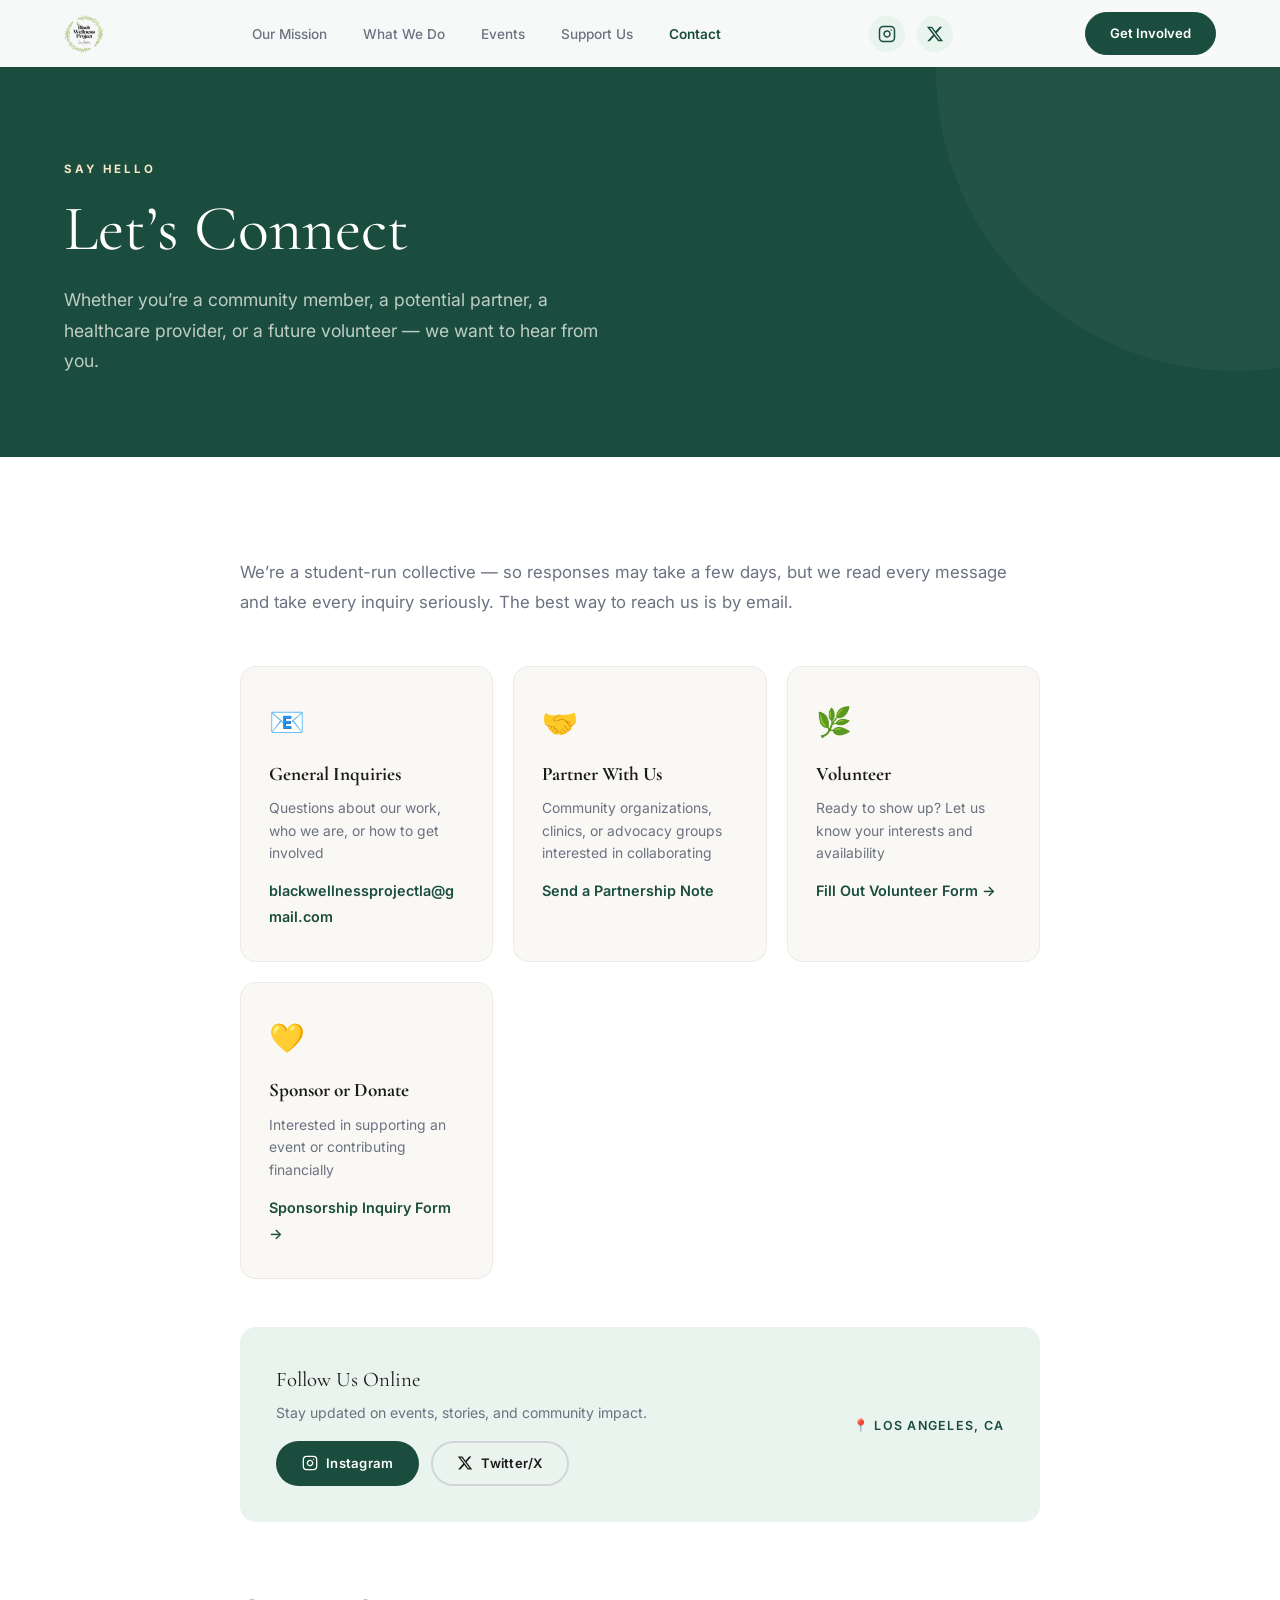
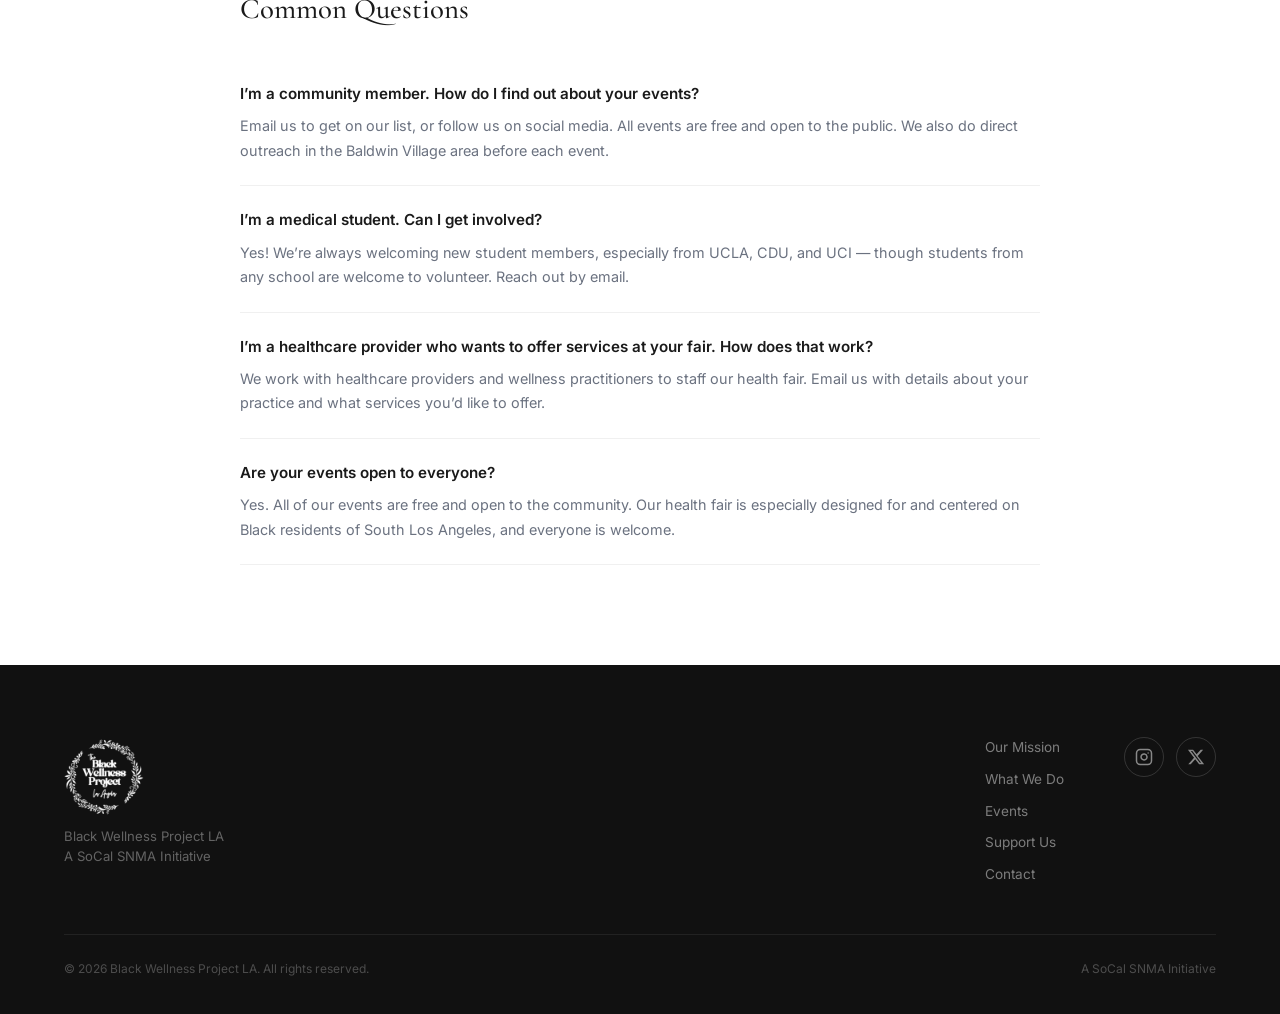
==== commit 5234c5f4: "Replace mailto links with Google Form URLs and fix email overflow" ====
--- a/contact.html
+++ b/contact.html
@@ -78,13 +78,13 @@
             <div class="contact-way-icon">&#x1F33F;</div>
             <h3>Volunteer</h3>
             <p>Ready to show up? Let us know your interests and availability</p>
-            <a href="mailto:blackwellnessprojectla@gmail.com?subject=Volunteer Interest" class="link">Email to Volunteer</a>
+            <a href="https://docs.google.com/forms/d/1xln8zj4gk6FTrehqpqSWYjhxExVcxyCI3EL46URV2rY/viewform" target="_blank" rel="noopener" class="link">Fill Out Volunteer Form &rarr;</a>
           </div>
           <div class="contact-way">
             <div class="contact-way-icon">&#x1F49B;</div>
             <h3>Sponsor or Donate</h3>
             <p>Interested in supporting an event or contributing financially</p>
-            <a href="mailto:blackwellnessprojectla@gmail.com?subject=Sponsorship Inquiry" class="link">Get Sponsorship Info</a>
+            <a href="https://docs.google.com/forms/d/1o-76jemZgkCLLEJ4KftXD3UEX9lYIzdKNxmHUm2kV20/viewform" target="_blank" rel="noopener" class="link">Sponsorship Inquiry Form &rarr;</a>
           </div>
         </div>
 
--- a/styles.css
+++ b/styles.css
@@ -1306,6 +1306,8 @@
   border-radius: var(--radius);
   border: 1px solid rgba(0,0,0,0.05);
   transition: all var(--transition);
+  overflow-wrap: break-word;
+  word-break: break-word;
 }
 .contact-way:hover {
   transform: translateY(-4px);
